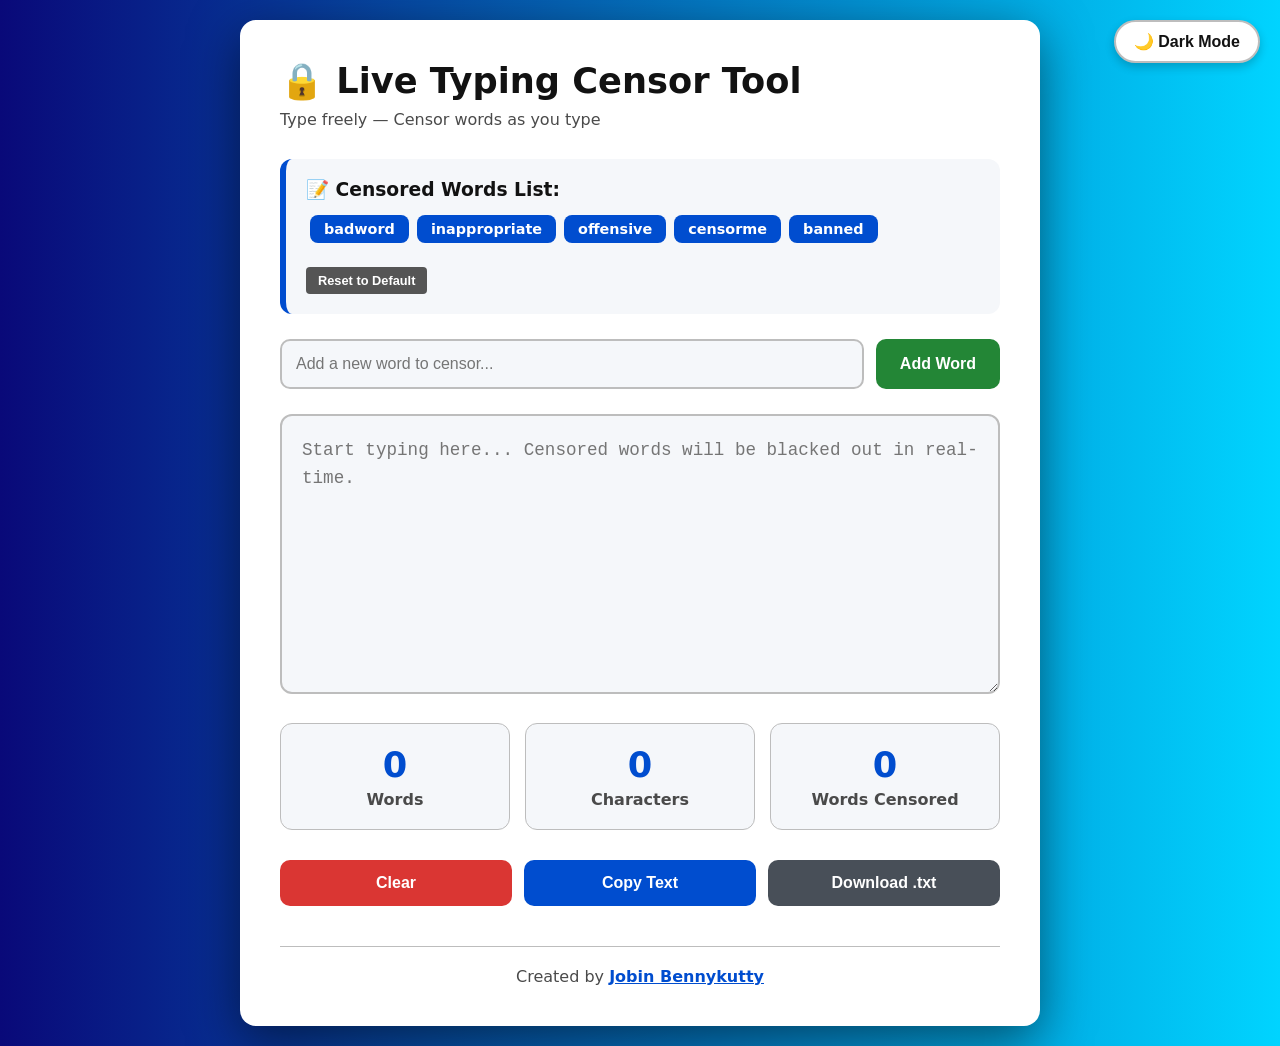
==== index.html @ a1fefbcd "Update index.html" ====
<!DOCTYPE html>
<html lang="en">
<head>
    <meta charset="UTF-8">
    <meta name="viewport" content="width=device-width, initial-scale=1.0">
    <title>Live Typing Censor Tool</title>
    <link rel="stylesheet" href="style.css">
</head>
<body>
    <button id="themeToggle" class="theme-toggle" onclick="toggleTheme()" aria-label="Toggle between dark and light mode">🌙 Dark Mode</button>
    
    <main class="container">
        <h1>🔒 Live Typing Censor Tool</h1>
        <p class="subtitle">Type freely — Censor words as you type</p>

        <section class="word-list" aria-labelledby="list-heading">
            <h3 id="list-heading">📝 Censored Words List:</h3>
            <div id="wordListDisplay" class="tags-container"></div>
            <button class="reset-words-btn" onclick="resetWordList()">Reset to Default</button>
        </section>

        <div class="input-group">
            <label for="newWordInput" class="visually-hidden">Add a new word to censor</label>
            <input type="text" id="newWordInput" placeholder="Add a new word to censor...">
            <button class="add-btn" onclick="addNewWord()">Add Word</button>
        </div>

        <div class="editor-wrapper">
            <label for="textInput" class="visually-hidden">Text to censor</label>
            <textarea 
                id="textInput" 
                placeholder="Start typing here... Censored words will be blacked out in real-time."
            ></textarea>
        </div>

        <div class="stats" role="region" aria-live="polite">
            <div class="stat-box">
                <div class="stat-number" id="wordCount">0</div>
                <div class="stat-label">Words</div>
            </div>
            <div class="stat-box">
                <div class="stat-number" id="charCount">0</div>
                <div class="stat-label">Characters</div>
            </div>
            <div class="stat-box">
                <div class="stat-number" id="censorCount">0</div>
                <div class="stat-label">Words Censored</div>
            </div>
        </div>

        <div class="controls">
            <button class="clear-btn" onclick="clearText()">Clear</button>
            <button class="copy-btn" onclick="copyText()" id="copyBtn">Copy Text</button>
            <button class="download-btn" onclick="downloadText()">Download .txt</button>
        </div>

        <footer>
            Created by <a href="https://github.com/JoeMighty" target="_blank" rel="noopener">Jobin Bennykutty</a>
        </footer>
    </main>

    <div class="notification" id="notification" role="status" aria-hidden="true">Text copied to clipboard!</div>

    <script src="script.js"></script>
</body>
</html>
---- style.css ----
:root {
    --bg-gradient: linear-gradient(90deg, #090979 0%, #00D4FF 100%);
    --container-bg: #FFFFFF;
    --text-primary: #121212;
    --text-secondary: #4A4A4A;
    --box-bg: #F5F7FA;
    --border-color: #BDBDBD;
    --accent-color: #004DCF;
    --tag-text: #FFFFFF;
    --focus-ring: #FFB700;
}

[data-theme="dark"] {
    --bg-gradient: #121212;
    --container-bg: #1E1E1E;
    --text-primary: #F0F0F0;
    --text-secondary: #B0B0B0;
    --box-bg: #2D2D2D;
    --border-color: #444444;
    --accent-color: #7AA2F7;
    --tag-text: #121212; /* Darker text on light tags for contrast */
}

* {
    margin: 0;
    padding: 0;
    box-sizing: border-box;
    transition: background-color 0.2s ease, color 0.2s ease;
}

body {
    font-family: 'Segoe UI', system-ui, sans-serif;
    background: var(--bg-gradient);
    min-height: 100vh;
    display: flex;
    justify-content: center;
    align-items: center;
    padding: 20px;
    color: var(--text-primary);
}

/* Accessibility: Keyboard Navigation */
button:focus-visible, input:focus-visible, textarea:focus-visible {
    outline: 3px solid var(--focus-ring);
    outline-offset: 3px;
}

.visually-hidden {
    position: absolute;
    width: 1px;
    height: 1px;
    padding: 0;
    margin: -1px;
    overflow: hidden;
    clip: rect(0, 0, 0, 0);
    border: 0;
}

.theme-toggle {
    position: fixed;
    top: 20px;
    right: 20px;
    background: var(--container-bg);
    color: var(--text-primary);
    border: 2px solid var(--border-color);
    padding: 10px 18px;
    border-radius: 30px;
    cursor: pointer;
    font-weight: 700;
    z-index: 1000;
    box-shadow: 0 4px 10px rgba(0,0,0,0.2);
}

.container {
    background: var(--container-bg);
    border-radius: 16px;
    box-shadow: 0 15px 50px rgba(0, 0, 0, 0.5);
    max-width: 800px;
    width: 100%;
    padding: 40px;
}

h1 { color: var(--text-primary); font-size: 2.2rem; margin-bottom: 8px; }
.subtitle { color: var(--text-secondary); margin-bottom: 30px; font-weight: 500; }

.word-list {
    background: var(--box-bg);
    padding: 20px;
    border-radius: 12px;
    margin-bottom: 25px;
    border-left: 6px solid var(--accent-color);
}

.tags-container { margin: 10px 0; }

.word-tag {
    display: inline-block;
    background: var(--accent-color);
    color: var(--tag-text);
    padding: 6px 14px;
    margin: 4px;
    border-radius: 8px;
    font-size: 0.9rem;
    font-weight: 700;
}

.reset-words-btn {
    background: #555555;
    color: white;
    font-size: 0.8rem;
    padding: 6px 12px;
    margin-top: 10px;
    border-radius: 4px;
}

.input-group { display: flex; gap: 12px; margin-bottom: 25px; }

.input-group input {
    flex: 1;
    padding: 14px;
    background: var(--box-bg);
    color: var(--text-primary);
    border: 2px solid var(--border-color);
    border-radius: 10px;
    font-size: 1rem;
}

.add-btn { background: #238636; color: white; padding: 0 24px; border-radius: 10px; font-weight: 700; }

textarea {
    width: 100%;
    min-height: 280px;
    padding: 20px;
    background: var(--box-bg);
    color: var(--text-primary);
    border: 2px solid var(--border-color);
    border-radius: 12px;
    line-height: 1.6;
    font-size: 1.1rem;
    resize: vertical;
}

.stats { display: flex; justify-content: space-between; gap: 15px; margin-top: 25px; }
.stat-box { flex: 1; background: var(--box-bg); padding: 20px; border-radius: 12px; text-align: center; border: 1px solid var(--border-color); }
.stat-number { font-size: 2.2rem; font-weight: 800; color: var(--accent-color); }
.stat-label { font-weight: 600; color: var(--text-secondary); margin-top: 5px; }

.controls { margin-top: 30px; display: flex; gap: 12px; }
button { padding: 14px 20px; border-radius: 10px; border: none; cursor: pointer; font-weight: 700; font-size: 1rem; }

.clear-btn { flex: 1; background: #DA3633; color: white; }
.copy-btn { flex: 1; background: var(--accent-color); color: var(--tag-text); }
.download-btn { flex: 1; background: #484F58; color: white; }

footer {
    margin-top: 40px;
    padding-top: 20px;
    border-top: 1px solid var(--border-color);
    text-align: center;
    color: var(--text-secondary);
}

footer a { color: var(--accent-color); font-weight: 700; text-decoration: underline; }

.notification {
    position: fixed;
    top: 30px;
    left: 50%;
    transform: translateX(-50%) translateY(-150px);
    background: #238636;
    color: white;
    padding: 12px 30px;
    border-radius: 8px;
    font-weight: 700;
    box-shadow: 0 5px 15px rgba(0,0,0,0.3);
    z-index: 1001;
}

.notification.show { transform: translateX(-50%) translateY(0); }

@media (max-width: 650px) {
    .container { padding: 20px; }
    .stats, .controls { flex-direction: column; }
}
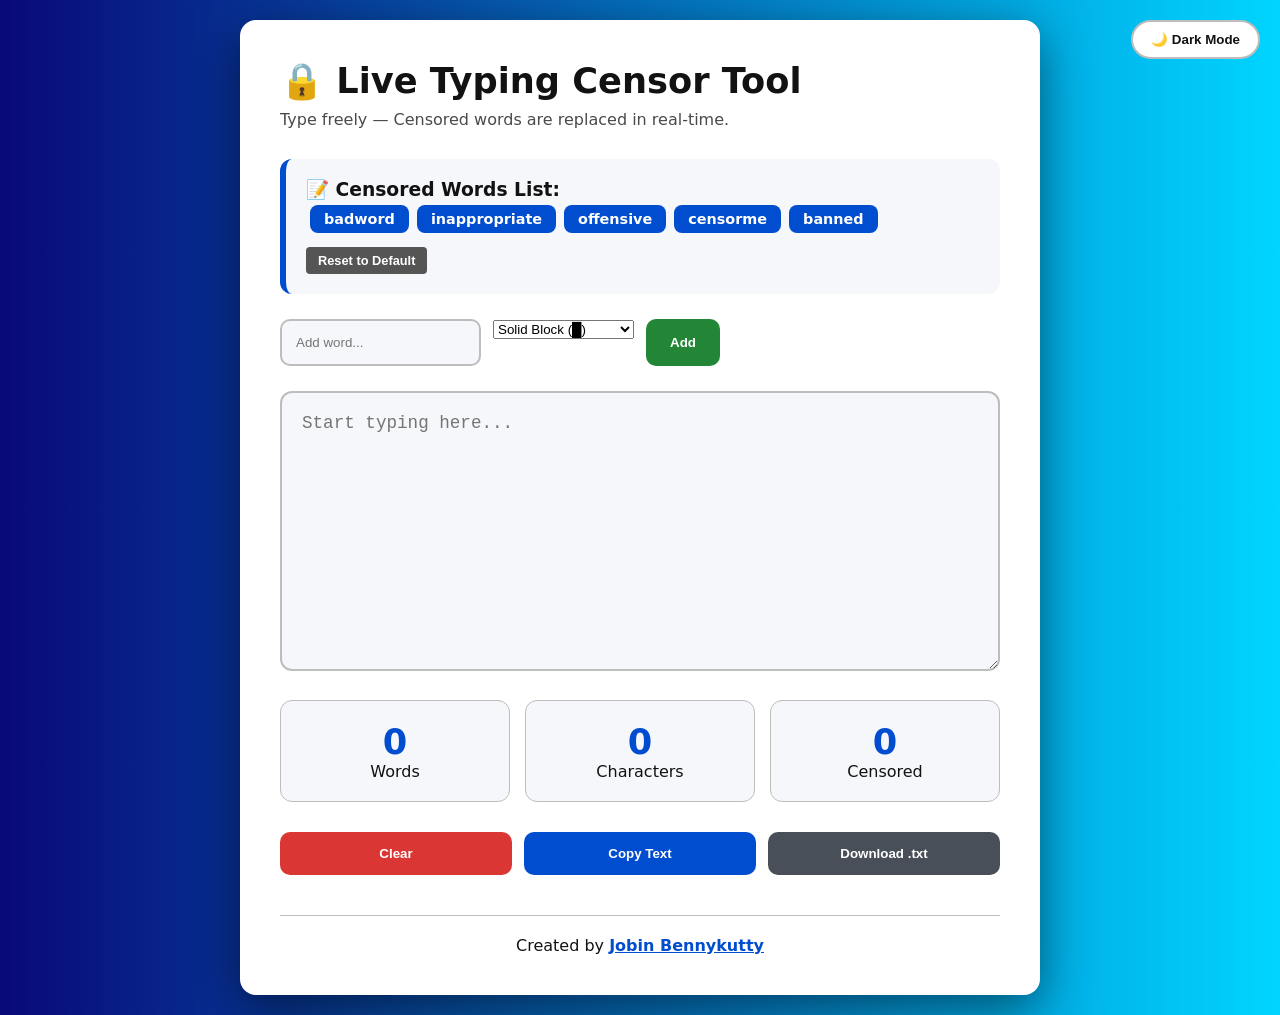
==== commit 1989ae30: "Update index.html for improved accessibility and UI" ====
--- a/index.html
+++ b/index.html
@@ -7,11 +7,11 @@
     <link rel="stylesheet" href="style.css">
 </head>
 <body>
-    <button id="themeToggle" class="theme-toggle" onclick="toggleTheme()" aria-label="Toggle between dark and light mode">🌙 Dark Mode</button>
+    <button id="themeToggle" class="theme-toggle" onclick="toggleTheme()" aria-label="Toggle dark mode">🌙 Dark Mode</button>
     
     <main class="container">
         <h1>🔒 Live Typing Censor Tool</h1>
-        <p class="subtitle">Type freely — Censor words as you type</p>
+        <p class="subtitle">Type freely — Censored words are replaced in real-time.</p>
 
         <section class="word-list" aria-labelledby="list-heading">
             <h3 id="list-heading">📝 Censored Words List:</h3>
@@ -20,20 +20,35 @@
         </section>
 
         <div class="input-group">
-            <label for="newWordInput" class="visually-hidden">Add a new word to censor</label>
-            <input type="text" id="newWordInput" placeholder="Add a new word to censor...">
-            <button class="add-btn" onclick="addNewWord()">Add Word</button>
+            <div class="field-stack">
+                <input type="text" id="newWordInput" placeholder="Add word...">
+            </div>
+            
+            <div class="field-stack">
+                <select id="censorStyle" class="style-select" onchange="updateCensorStyle()">
+                    <option value="█">Solid Block (█)</option>
+                    <option value="*">Asterisks (*)</option>
+                    <option value="x">Crosses (x)</option>
+                    <option value="?">Question Marks (?)</option>
+                    <option value="custom">Custom Character...</option>
+                </select>
+            </div>
+
+            <div class="field-stack" id="customCharWrapper" style="display: none;">
+                <input type="text" id="customCharInput" maxlength="1" placeholder="Char" value="$">
+            </div>
+            
+            <button class="add-btn" onclick="addNewWord()">Add</button>
         </div>
 
         <div class="editor-wrapper">
-            <label for="textInput" class="visually-hidden">Text to censor</label>
             <textarea 
                 id="textInput" 
-                placeholder="Start typing here... Censored words will be blacked out in real-time."
+                placeholder="Start typing here..."
             ></textarea>
         </div>
 
-        <div class="stats" role="region" aria-live="polite">
+        <div class="stats">
             <div class="stat-box">
                 <div class="stat-number" id="wordCount">0</div>
                 <div class="stat-label">Words</div>
@@ -44,13 +59,13 @@
             </div>
             <div class="stat-box">
                 <div class="stat-number" id="censorCount">0</div>
-                <div class="stat-label">Words Censored</div>
+                <div class="stat-label">Censored</div>
             </div>
         </div>
 
         <div class="controls">
             <button class="clear-btn" onclick="clearText()">Clear</button>
-            <button class="copy-btn" onclick="copyText()" id="copyBtn">Copy Text</button>
+            <button class="copy-btn" onclick="copyText()">Copy Text</button>
             <button class="download-btn" onclick="downloadText()">Download .txt</button>
         </div>
 
@@ -59,7 +74,7 @@
         </footer>
     </main>
 
-    <div class="notification" id="notification" role="status" aria-hidden="true">Text copied to clipboard!</div>
+    <div class="notification" id="notification">Text copied to clipboard!</div>
 
     <script src="script.js"></script>
 </body>
--- a/style.css
+++ b/style.css
@@ -18,7 +18,7 @@
     --box-bg: #2D2D2D;
     --border-color: #444444;
     --accent-color: #7AA2F7;
-    --tag-text: #121212; /* Darker text on light tags for contrast */
+    --tag-text: #121212; 
 }
 
 * {
@@ -39,7 +39,6 @@
     color: var(--text-primary);
 }
 
-/* Accessibility: Keyboard Navigation */
 button:focus-visible, input:focus-visible, textarea:focus-visible {
     outline: 3px solid var(--focus-ring);
     outline-offset: 3px;
@@ -68,7 +67,6 @@
     cursor: pointer;
     font-weight: 700;
     z-index: 1000;
-    box-shadow: 0 4px 10px rgba(0,0,0,0.2);
 }
 
 .container {
@@ -81,7 +79,7 @@
 }
 
 h1 { color: var(--text-primary); font-size: 2.2rem; margin-bottom: 8px; }
-.subtitle { color: var(--text-secondary); margin-bottom: 30px; font-weight: 500; }
+.subtitle { color: var(--text-secondary); margin-bottom: 30px; }
 
 .word-list {
     background: var(--box-bg);
@@ -90,8 +88,6 @@
     margin-bottom: 25px;
     border-left: 6px solid var(--accent-color);
 }
-
-.tags-container { margin: 10px 0; }
 
 .word-tag {
     display: inline-block;
@@ -111,10 +107,10 @@
     padding: 6px 12px;
     margin-top: 10px;
     border-radius: 4px;
+    cursor: pointer;
 }
 
 .input-group { display: flex; gap: 12px; margin-bottom: 25px; }
-
 .input-group input {
     flex: 1;
     padding: 14px;
@@ -122,10 +118,9 @@
     color: var(--text-primary);
     border: 2px solid var(--border-color);
     border-radius: 10px;
-    font-size: 1rem;
 }
 
-.add-btn { background: #238636; color: white; padding: 0 24px; border-radius: 10px; font-weight: 700; }
+.add-btn { background: #238636; color: white; padding: 0 24px; border-radius: 10px; font-weight: 700; cursor: pointer; }
 
 textarea {
     width: 100%;
@@ -135,7 +130,6 @@
     color: var(--text-primary);
     border: 2px solid var(--border-color);
     border-radius: 12px;
-    line-height: 1.6;
     font-size: 1.1rem;
     resize: vertical;
 }
@@ -143,10 +137,9 @@
 .stats { display: flex; justify-content: space-between; gap: 15px; margin-top: 25px; }
 .stat-box { flex: 1; background: var(--box-bg); padding: 20px; border-radius: 12px; text-align: center; border: 1px solid var(--border-color); }
 .stat-number { font-size: 2.2rem; font-weight: 800; color: var(--accent-color); }
-.stat-label { font-weight: 600; color: var(--text-secondary); margin-top: 5px; }
 
 .controls { margin-top: 30px; display: flex; gap: 12px; }
-button { padding: 14px 20px; border-radius: 10px; border: none; cursor: pointer; font-weight: 700; font-size: 1rem; }
+button { padding: 14px 20px; border-radius: 10px; border: none; cursor: pointer; font-weight: 700; }
 
 .clear-btn { flex: 1; background: #DA3633; color: white; }
 .copy-btn { flex: 1; background: var(--accent-color); color: var(--tag-text); }
@@ -157,10 +150,8 @@
     padding-top: 20px;
     border-top: 1px solid var(--border-color);
     text-align: center;
-    color: var(--text-secondary);
 }
-
-footer a { color: var(--accent-color); font-weight: 700; text-decoration: underline; }
+footer a { color: var(--accent-color); font-weight: 700; }
 
 .notification {
     position: fixed;
@@ -175,10 +166,8 @@
     box-shadow: 0 5px 15px rgba(0,0,0,0.3);
     z-index: 1001;
 }
-
 .notification.show { transform: translateX(-50%) translateY(0); }
 
 @media (max-width: 650px) {
-    .container { padding: 20px; }
     .stats, .controls { flex-direction: column; }
 }
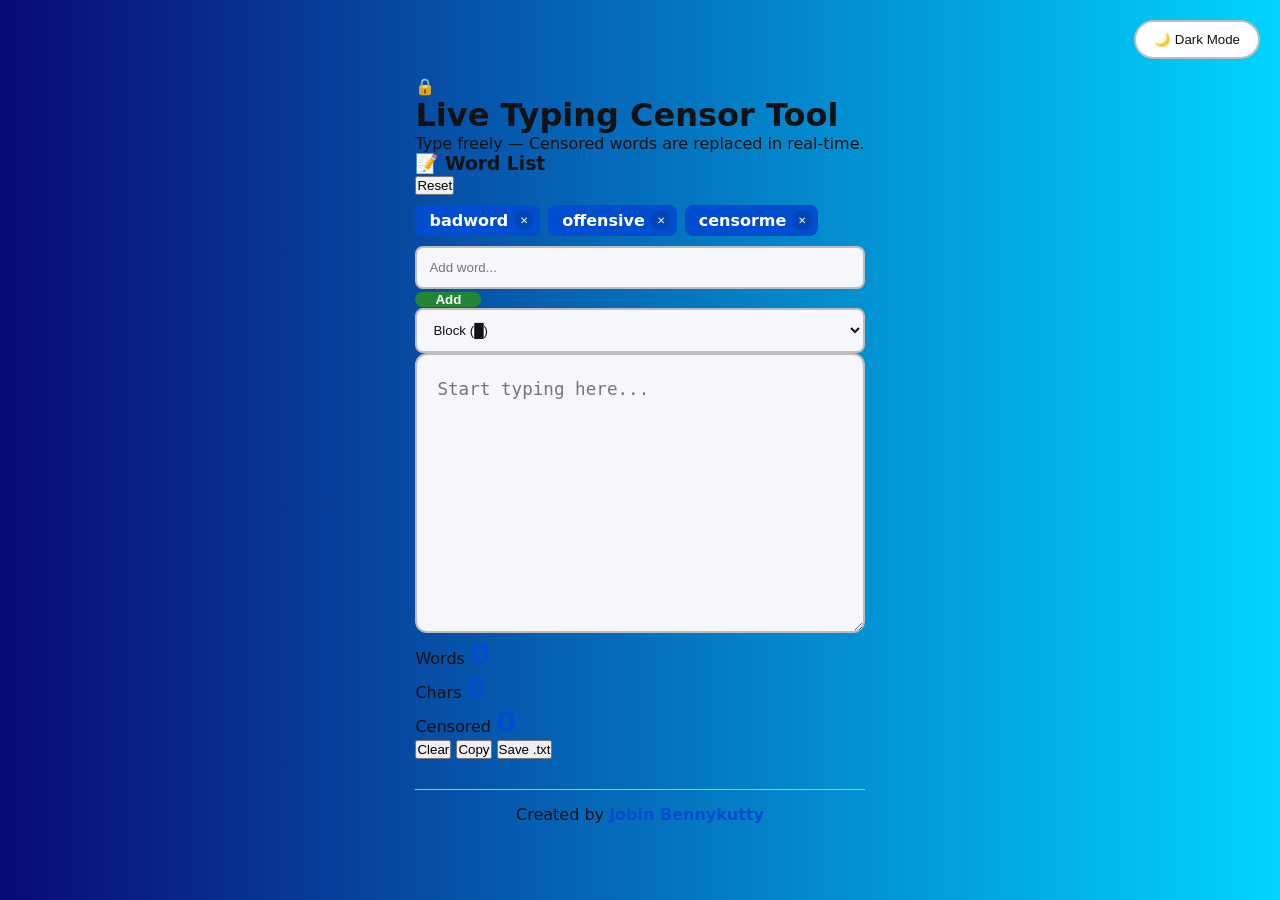
==== commit 4cf7e6db: "Refactor HTML structure and update styles" ====
--- a/index.html
+++ b/index.html
@@ -5,76 +5,76 @@
     <meta name="viewport" content="width=device-width, initial-scale=1.0">
     <title>Live Typing Censor Tool</title>
     <link rel="stylesheet" href="style.css">
+    <link href="https://fonts.googleapis.com/css2?family=Plus+Jakarta+Sans:wght@400;600;800&display=swap" rel="stylesheet">
 </head>
 <body>
+    <div class="background-blobs"></div>
     <button id="themeToggle" class="theme-toggle" onclick="toggleTheme()" aria-label="Toggle dark mode">🌙 Dark Mode</button>
     
-    <main class="container">
-        <h1>🔒 Live Typing Censor Tool</h1>
-        <p class="subtitle">Type freely — Censored words are replaced in real-time.</p>
+    <main class="bento-grid">
+        <header class="bento-item header-tile glass">
+            <div class="title-container">
+                <span class="icon">🔒</span>
+                <div class="text-group">
+                    <h1>Live Typing Censor Tool</h1>
+                    <p class="subtitle">Type freely — Censored words are replaced in real-time.</p>
+                </div>
+            </div>
+        </header>
 
-        <section class="word-list" aria-labelledby="list-heading">
-            <h3 id="list-heading">📝 Censored Words List:</h3>
+        <section class="bento-item word-list-tile glass" aria-labelledby="list-heading">
+            <div class="tile-header">
+                <h3 id="list-heading">📝 Word List</h3>
+                <button class="reset-btn" onclick="resetWordList()">Reset</button>
+            </div>
             <div id="wordListDisplay" class="tags-container"></div>
-            <button class="reset-words-btn" onclick="resetWordList()">Reset to Default</button>
         </section>
 
-        <div class="input-group">
-            <div class="field-stack">
+        <section class="bento-item settings-tile glass">
+            <div class="input-stack">
                 <input type="text" id="newWordInput" placeholder="Add word...">
+                <button class="add-btn" onclick="addNewWord()">Add</button>
             </div>
-            
-            <div class="field-stack">
+            <div class="style-stack">
                 <select id="censorStyle" class="style-select" onchange="updateCensorStyle()">
-                    <option value="█">Solid Block (█)</option>
+                    <option value="█">Block (█)</option>
                     <option value="*">Asterisks (*)</option>
                     <option value="x">Crosses (x)</option>
-                    <option value="?">Question Marks (?)</option>
-                    <option value="custom">Custom Character...</option>
+                    <option value="custom">Custom Char</option>
                 </select>
+                <input type="text" id="customCharInput" maxlength="1" placeholder="Char" value="$" style="display: none;">
             </div>
+        </section>
 
-            <div class="field-stack" id="customCharWrapper" style="display: none;">
-                <input type="text" id="customCharInput" maxlength="1" placeholder="Char" value="$">
-            </div>
-            
-            <button class="add-btn" onclick="addNewWord()">Add</button>
+        <section class="bento-item editor-tile glass">
+            <textarea id="textInput" placeholder="Start typing here..."></textarea>
+        </section>
+
+        <div class="bento-item stat-tile glass">
+            <span class="stat-label">Words</span>
+            <span class="stat-number" id="wordCount">0</span>
+        </div>
+        <div class="bento-item stat-tile glass">
+            <span class="stat-label">Chars</span>
+            <span class="stat-number" id="charCount">0</span>
+        </div>
+        <div class="bento-item stat-tile glass">
+            <span class="stat-label">Censored</span>
+            <span class="stat-number" id="censorCount">0</span>
         </div>
 
-        <div class="editor-wrapper">
-            <textarea 
-                id="textInput" 
-                placeholder="Start typing here..."
-            ></textarea>
-        </div>
+        <section class="bento-item actions-tile glass">
+            <button class="action-btn clear" onclick="clearText()">Clear</button>
+            <button class="action-btn copy" onclick="copyText()">Copy</button>
+            <button class="action-btn download" onclick="downloadText()">Save .txt</button>
+        </section>
 
-        <div class="stats">
-            <div class="stat-box">
-                <div class="stat-number" id="wordCount">0</div>
-                <div class="stat-label">Words</div>
-            </div>
-            <div class="stat-box">
-                <div class="stat-number" id="charCount">0</div>
-                <div class="stat-label">Characters</div>
-            </div>
-            <div class="stat-box">
-                <div class="stat-number" id="censorCount">0</div>
-                <div class="stat-label">Censored</div>
-            </div>
-        </div>
-
-        <div class="controls">
-            <button class="clear-btn" onclick="clearText()">Clear</button>
-            <button class="copy-btn" onclick="copyText()">Copy Text</button>
-            <button class="download-btn" onclick="downloadText()">Download .txt</button>
-        </div>
-
-        <footer>
+        <footer class="bento-item footer-tile glass">
             Created by <a href="https://github.com/JoeMighty" target="_blank" rel="noopener">Jobin Bennykutty</a>
         </footer>
     </main>
 
-    <div class="notification" id="notification">Text copied to clipboard!</div>
+    <div class="notification" id="notification">Copied to clipboard!</div>
 
     <script src="script.js"></script>
 </body>
--- a/style.css
+++ b/style.css
@@ -7,7 +7,6 @@
     --border-color: #BDBDBD;
     --accent-color: #004DCF;
     --tag-text: #FFFFFF;
-    --focus-ring: #FFB700;
 }
 
 [data-theme="dark"] {
@@ -21,12 +20,7 @@
     --tag-text: #121212; 
 }
 
-* {
-    margin: 0;
-    padding: 0;
-    box-sizing: border-box;
-    transition: background-color 0.2s ease, color 0.2s ease;
-}
+* { margin: 0; padding: 0; box-sizing: border-box; transition: background 0.2s, color 0.2s; }
 
 body {
     font-family: 'Segoe UI', system-ui, sans-serif;
@@ -39,88 +33,14 @@
     color: var(--text-primary);
 }
 
-button:focus-visible, input:focus-visible, textarea:focus-visible {
-    outline: 3px solid var(--focus-ring);
-    outline-offset: 3px;
-}
-
-.visually-hidden {
-    position: absolute;
-    width: 1px;
-    height: 1px;
-    padding: 0;
-    margin: -1px;
-    overflow: hidden;
-    clip: rect(0, 0, 0, 0);
-    border: 0;
-}
-
-.theme-toggle {
-    position: fixed;
-    top: 20px;
-    right: 20px;
-    background: var(--container-bg);
-    color: var(--text-primary);
-    border: 2px solid var(--border-color);
-    padding: 10px 18px;
-    border-radius: 30px;
-    cursor: pointer;
-    font-weight: 700;
-    z-index: 1000;
-}
-
 .container {
     background: var(--container-bg);
     border-radius: 16px;
     box-shadow: 0 15px 50px rgba(0, 0, 0, 0.5);
-    max-width: 800px;
+    max-width: 850px;
     width: 100%;
     padding: 40px;
 }
-
-h1 { color: var(--text-primary); font-size: 2.2rem; margin-bottom: 8px; }
-.subtitle { color: var(--text-secondary); margin-bottom: 30px; }
-
-.word-list {
-    background: var(--box-bg);
-    padding: 20px;
-    border-radius: 12px;
-    margin-bottom: 25px;
-    border-left: 6px solid var(--accent-color);
-}
-
-.word-tag {
-    display: inline-block;
-    background: var(--accent-color);
-    color: var(--tag-text);
-    padding: 6px 14px;
-    margin: 4px;
-    border-radius: 8px;
-    font-size: 0.9rem;
-    font-weight: 700;
-}
-
-.reset-words-btn {
-    background: #555555;
-    color: white;
-    font-size: 0.8rem;
-    padding: 6px 12px;
-    margin-top: 10px;
-    border-radius: 4px;
-    cursor: pointer;
-}
-
-.input-group { display: flex; gap: 12px; margin-bottom: 25px; }
-.input-group input {
-    flex: 1;
-    padding: 14px;
-    background: var(--box-bg);
-    color: var(--text-primary);
-    border: 2px solid var(--border-color);
-    border-radius: 10px;
-}
-
-.add-btn { background: #238636; color: white; padding: 0 24px; border-radius: 10px; font-weight: 700; cursor: pointer; }
 
 textarea {
     width: 100%;
@@ -131,43 +51,65 @@
     border: 2px solid var(--border-color);
     border-radius: 12px;
     font-size: 1.1rem;
+    line-height: 1.6;
+    outline: none;
     resize: vertical;
 }
 
-.stats { display: flex; justify-content: space-between; gap: 15px; margin-top: 25px; }
-.stat-box { flex: 1; background: var(--box-bg); padding: 20px; border-radius: 12px; text-align: center; border: 1px solid var(--border-color); }
-.stat-number { font-size: 2.2rem; font-weight: 800; color: var(--accent-color); }
+.word-list {
+    background: var(--box-bg);
+    padding: 20px;
+    border-radius: 12px;
+    margin-bottom: 25px;
+    border-left: 6px solid var(--accent-color);
+}
 
-.controls { margin-top: 30px; display: flex; gap: 12px; }
-button { padding: 14px 20px; border-radius: 10px; border: none; cursor: pointer; font-weight: 700; }
+.tags-container { display: flex; flex-wrap: wrap; gap: 8px; margin: 10px 0; }
 
-.clear-btn { flex: 1; background: #DA3633; color: white; }
-.copy-btn { flex: 1; background: var(--accent-color); color: var(--tag-text); }
-.download-btn { flex: 1; background: #484F58; color: white; }
+.word-tag {
+    position: relative; background: var(--accent-color);
+    color: var(--tag-text); padding: 6px 32px 6px 14px;
+    border-radius: 8px; font-weight: 700;
+}
 
-footer {
-    margin-top: 40px;
-    padding-top: 20px;
-    border-top: 1px solid var(--border-color);
-    text-align: center;
+.delete-tag-btn {
+    position: absolute; right: 6px; top: 50%; transform: translateY(-50%);
+    width: 20px; height: 20px; background: rgba(0,0,0,0.1);
+    border-radius: 50%; cursor: pointer; border: none; font-size: 10px; color: inherit;
 }
-footer a { color: var(--accent-color); font-weight: 700; }
+
+.input-group { display: flex; gap: 10px; margin: 20px 0; }
+.field-stack { flex: 1; }
+input, .style-select { width: 100%; padding: 12px; border-radius: 8px; border: 2px solid var(--border-color); background: var(--box-bg); color: var(--text-primary); }
+
+#customCharInput { text-align: center; font-weight: bold; }
+
+.add-btn { background: #238636; color: white; padding: 0 20px; border-radius: 8px; cursor: pointer; border: none; font-weight: 700; }
+
+.stats { display: flex; gap: 15px; margin-top: 20px; }
+.stat-box { flex: 1; background: var(--box-bg); padding: 15px; border-radius: 12px; text-align: center; border: 1px solid var(--border-color); }
+.stat-number { font-size: 1.8rem; font-weight: 800; color: var(--accent-color); }
+
+.controls { display: flex; gap: 10px; margin-top: 20px; }
+.controls button { flex: 1; padding: 12px; border-radius: 8px; border: none; font-weight: 700; cursor: pointer; }
+.clear-btn { background: #DA3633; color: white; }
+.copy-btn { background: var(--accent-color); color: var(--tag-text); }
+.download-btn { background: #484F58; color: white; }
+
+.theme-toggle {
+    position: fixed; top: 20px; right: 20px;
+    background: var(--container-bg); color: var(--text-primary);
+    border: 2px solid var(--border-color); padding: 10px 18px;
+    border-radius: 30px; cursor: pointer; z-index: 1000;
+}
+
+footer { text-align: center; margin-top: 30px; border-top: 1px solid var(--border-color); padding-top: 15px; }
+footer a { color: var(--accent-color); font-weight: 700; text-decoration: none; }
 
 .notification {
-    position: fixed;
-    top: 30px;
-    left: 50%;
-    transform: translateX(-50%) translateY(-150px);
-    background: #238636;
-    color: white;
-    padding: 12px 30px;
-    border-radius: 8px;
-    font-weight: 700;
-    box-shadow: 0 5px 15px rgba(0,0,0,0.3);
-    z-index: 1001;
+    position: fixed; top: 30px; left: 50%; transform: translateX(-50%) translateY(-150px);
+    background: #238636; color: white; padding: 12px 30px; border-radius: 8px; transition: 0.3s;
 }
 .notification.show { transform: translateX(-50%) translateY(0); }
 
-@media (max-width: 650px) {
-    .stats, .controls { flex-direction: column; }
-}
+@media (max-width: 650px) { .input-group { flex-direction: column; } .stats, .controls { flex-direction: column; } }
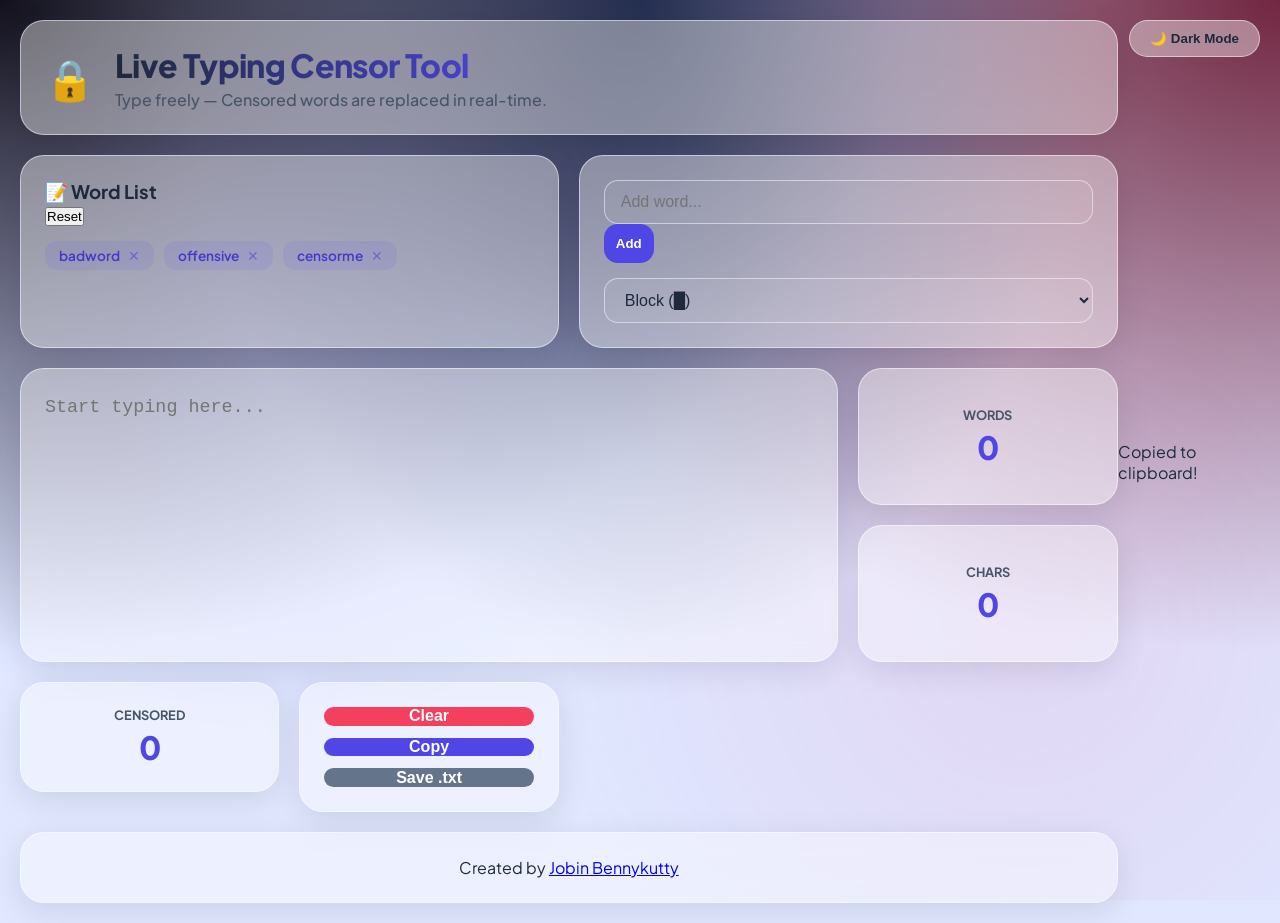
==== commit 289373be: "Update HTML structure and add glow classes" ====
--- a/index.html
+++ b/index.html
@@ -22,9 +22,9 @@
             </div>
         </header>
 
-        <section class="bento-item word-list-tile glass" aria-labelledby="list-heading">
+        <section class="bento-item word-list-tile glass">
             <div class="tile-header">
-                <h3 id="list-heading">📝 Word List</h3>
+                <h3>📝 Word List</h3>
                 <button class="reset-btn" onclick="resetWordList()">Reset</button>
             </div>
             <div id="wordListDisplay" class="tags-container"></div>
@@ -52,15 +52,15 @@
 
         <div class="bento-item stat-tile glass">
             <span class="stat-label">Words</span>
-            <span class="stat-number" id="wordCount">0</span>
+            <span class="stat-number glow-blue" id="wordCount">0</span>
         </div>
         <div class="bento-item stat-tile glass">
             <span class="stat-label">Chars</span>
-            <span class="stat-number" id="charCount">0</span>
+            <span class="stat-number glow-purple" id="charCount">0</span>
         </div>
         <div class="bento-item stat-tile glass">
             <span class="stat-label">Censored</span>
-            <span class="stat-number" id="censorCount">0</span>
+            <span class="stat-number glow-red" id="censorCount">0</span>
         </div>
 
         <section class="bento-item actions-tile glass">
--- a/style.css
+++ b/style.css
@@ -1,115 +1,152 @@
 :root {
-    --bg-gradient: linear-gradient(90deg, #090979 0%, #00D4FF 100%);
-    --container-bg: #FFFFFF;
-    --text-primary: #121212;
-    --text-secondary: #4A4A4A;
-    --box-bg: #F5F7FA;
-    --border-color: #BDBDBD;
-    --accent-color: #004DCF;
-    --tag-text: #FFFFFF;
+    --bg-color: #e0e7ff;
+    --glass-bg: rgba(255, 255, 255, 0.4);
+    --glass-border: rgba(255, 255, 255, 0.5);
+    --text-color: #1e293b;
+    --text-dim: #475569;
+    --accent: #4f46e5;
+    --tag-bg: rgba(79, 70, 229, 0.1);
+    --tag-text: #4338ca;
+    --blur: blur(12px);
 }
 
 [data-theme="dark"] {
-    --bg-gradient: #121212;
-    --container-bg: #1E1E1E;
-    --text-primary: #F0F0F0;
-    --text-secondary: #B0B0B0;
-    --box-bg: #2D2D2D;
-    --border-color: #444444;
-    --accent-color: #7AA2F7;
-    --tag-text: #121212; 
+    --bg-color: #0f172a;
+    --glass-bg: rgba(30, 41, 59, 0.4);
+    --glass-border: rgba(255, 255, 255, 0.1);
+    --text-color: #f8fafc;
+    --text-dim: #94a3b8;
+    --accent: #818cf8;
+    --tag-bg: rgba(129, 140, 248, 0.2);
+    --tag-text: #c7d2fe;
 }
 
-* { margin: 0; padding: 0; box-sizing: border-box; transition: background 0.2s, color 0.2s; }
+* {
+    margin: 0;
+    padding: 0;
+    box-sizing: border-box;
+    transition: all 0.3s ease;
+}
 
 body {
-    font-family: 'Segoe UI', system-ui, sans-serif;
-    background: var(--bg-gradient);
+    font-family: 'Plus Jakarta Sans', sans-serif;
+    background-color: var(--bg-color);
+    background-image: radial-gradient(at 0% 0%, hsla(253,16%,7%,1) 0, transparent 50%), 
+                      radial-gradient(at 50% 0%, hsla(225,39%,30%,1) 0, transparent 50%), 
+                      radial-gradient(at 100% 0%, hsla(339,49%,30%,1) 0, transparent 50%);
+    color: var(--text-color);
     min-height: 100vh;
     display: flex;
     justify-content: center;
     align-items: center;
     padding: 20px;
-    color: var(--text-primary);
+    overflow-x: hidden;
 }
 
-.container {
-    background: var(--container-bg);
-    border-radius: 16px;
-    box-shadow: 0 15px 50px rgba(0, 0, 0, 0.5);
-    max-width: 850px;
-    width: 100%;
-    padding: 40px;
+/* Background Blobs for depth */
+.background-blobs {
+    position: fixed;
+    top: 0; left: 0; width: 100%; height: 100%;
+    z-index: -1;
+    background: radial-gradient(circle at 20% 30%, rgba(79, 70, 229, 0.15) 0%, transparent 40%),
+                radial-gradient(circle at 80% 70%, rgba(236, 72, 153, 0.1) 0%, transparent 40%);
 }
 
+.bento-grid {
+    display: grid;
+    grid-template-columns: repeat(4, 1fr);
+    gap: 20px;
+    max-width: 1100px;
+    width: 100%;
+}
+
+.glass {
+    background: var(--glass-bg);
+    backdrop-filter: var(--blur);
+    -webkit-backdrop-filter: var(--blur);
+    border: 1px solid var(--glass-border);
+    border-radius: 24px;
+    padding: 24px;
+    box-shadow: 0 8px 32px 0 rgba(0, 0, 0, 0.1);
+}
+
+.glass:hover {
+    border-color: var(--accent);
+    transform: translateY(-2px);
+    box-shadow: 0 12px 40px 0 rgba(0, 0, 0, 0.15);
+}
+
+/* Header Styling */
+.header-tile { grid-column: span 4; }
+.title-container { display: flex; align-items: center; gap: 20px; }
+.icon { font-size: 2.5rem; }
+h1 { font-size: 2rem; font-weight: 800; letter-spacing: -0.02em; background: linear-gradient(to right, var(--text-color), var(--accent)); -webkit-background-clip: text; -webkit-text-fill-color: transparent; }
+.subtitle { color: var(--text-dim); margin-top: 4px; font-weight: 500; }
+
+/* Grid Mapping */
+.word-list-tile { grid-column: span 2; }
+.settings-tile { grid-column: span 2; display: flex; flex-direction: column; gap: 15px; }
+.editor-tile { grid-column: span 3; grid-row: span 2; }
+.stat-tile { grid-column: span 1; display: flex; flex-direction: column; align-items: center; justify-content: center; text-align: center; }
+.actions-tile { grid-column: span 1; grid-row: span 2; display: flex; flex-direction: column; gap: 12px; }
+.footer-tile { grid-column: span 4; text-align: center; }
+
+/* Elements */
 textarea {
     width: 100%;
-    min-height: 280px;
-    padding: 20px;
-    background: var(--box-bg);
-    color: var(--text-primary);
-    border: 2px solid var(--border-color);
-    border-radius: 12px;
-    font-size: 1.1rem;
+    height: 100%;
+    min-height: 240px;
+    background: transparent;
+    border: none;
+    color: var(--text-color);
+    font-size: 1.15rem;
+    resize: none;
+    outline: none;
     line-height: 1.6;
-    outline: none;
-    resize: vertical;
 }
 
-.word-list {
-    background: var(--box-bg);
-    padding: 20px;
-    border-radius: 12px;
-    margin-bottom: 25px;
-    border-left: 6px solid var(--accent-color);
+.tags-container { display: flex; flex-wrap: wrap; gap: 10px; margin-top: 15px; }
+.word-tag {
+    background: var(--tag-bg); color: var(--tag-text);
+    padding: 6px 14px; border-radius: 12px; font-weight: 600;
+    font-size: 0.85rem; display: flex; align-items: center; gap: 8px;
 }
 
-.tags-container { display: flex; flex-wrap: wrap; gap: 8px; margin: 10px 0; }
+.delete-tag-btn { background: transparent; border: none; color: inherit; cursor: pointer; font-size: 14px; opacity: 0.5; }
+.delete-tag-btn:hover { opacity: 1; }
 
-.word-tag {
-    position: relative; background: var(--accent-color);
-    color: var(--tag-text); padding: 6px 32px 6px 14px;
-    border-radius: 8px; font-weight: 700;
+input, select {
+    width: 100%; padding: 12px 16px; border-radius: 14px;
+    border: 1px solid var(--glass-border); background: rgba(255,255,255,0.05);
+    color: var(--text-color); font-size: 1rem;
 }
 
-.delete-tag-btn {
-    position: absolute; right: 6px; top: 50%; transform: translateY(-50%);
-    width: 20px; height: 20px; background: rgba(0,0,0,0.1);
-    border-radius: 50%; cursor: pointer; border: none; font-size: 10px; color: inherit;
-}
+.add-btn { background: var(--accent); color: white; border: none; padding: 12px; border-radius: 14px; font-weight: 700; cursor: pointer; }
+.add-btn:hover { filter: brightness(1.1); }
 
-.input-group { display: flex; gap: 10px; margin: 20px 0; }
-.field-stack { flex: 1; }
-input, .style-select { width: 100%; padding: 12px; border-radius: 8px; border: 2px solid var(--border-color); background: var(--box-bg); color: var(--text-primary); }
+.stat-label { font-size: 0.8rem; font-weight: 700; text-transform: uppercase; color: var(--text-dim); margin-bottom: 4px; }
+.stat-number { font-size: 2rem; font-weight: 800; color: var(--accent); }
 
-#customCharInput { text-align: center; font-weight: bold; }
-
-.add-btn { background: #238636; color: white; padding: 0 20px; border-radius: 8px; cursor: pointer; border: none; font-weight: 700; }
-
-.stats { display: flex; gap: 15px; margin-top: 20px; }
-.stat-box { flex: 1; background: var(--box-bg); padding: 15px; border-radius: 12px; text-align: center; border: 1px solid var(--border-color); }
-.stat-number { font-size: 1.8rem; font-weight: 800; color: var(--accent-color); }
-
-.controls { display: flex; gap: 10px; margin-top: 20px; }
-.controls button { flex: 1; padding: 12px; border-radius: 8px; border: none; font-weight: 700; cursor: pointer; }
-.clear-btn { background: #DA3633; color: white; }
-.copy-btn { background: var(--accent-color); color: var(--tag-text); }
-.download-btn { background: #484F58; color: white; }
+.action-btn { flex: 1; border: none; border-radius: 16px; font-weight: 700; cursor: pointer; color: white; font-size: 1rem; }
+.clear { background: #f43f5e; }
+.copy { background: var(--accent); }
+.download { background: #64748b; }
 
 .theme-toggle {
     position: fixed; top: 20px; right: 20px;
-    background: var(--container-bg); color: var(--text-primary);
-    border: 2px solid var(--border-color); padding: 10px 18px;
-    border-radius: 30px; cursor: pointer; z-index: 1000;
+    background: var(--glass-bg); backdrop-filter: var(--blur);
+    border: 1px solid var(--glass-border); padding: 10px 20px;
+    border-radius: 50px; cursor: pointer; color: var(--text-color);
+    font-weight: 600; z-index: 100;
 }
 
-footer { text-align: center; margin-top: 30px; border-top: 1px solid var(--border-color); padding-top: 15px; }
-footer a { color: var(--accent-color); font-weight: 700; text-decoration: none; }
+@media (max-width: 900px) {
+    .bento-grid { grid-template-columns: repeat(2, 1fr); }
+    .header-tile, .word-list-tile, .settings-tile, .editor-tile, .footer-tile { grid-column: span 2; }
+    .actions-tile { grid-column: span 2; flex-direction: row; grid-row: auto; }
+}
 
-.notification {
-    position: fixed; top: 30px; left: 50%; transform: translateX(-50%) translateY(-150px);
-    background: #238636; color: white; padding: 12px 30px; border-radius: 8px; transition: 0.3s;
+@media (max-width: 500px) {
+    .bento-grid { grid-template-columns: 1fr; }
+    .bento-item { grid-column: span 1 !important; }
 }
-.notification.show { transform: translateX(-50%) translateY(0); }
-
-@media (max-width: 650px) { .input-group { flex-direction: column; } .stats, .controls { flex-direction: column; } }
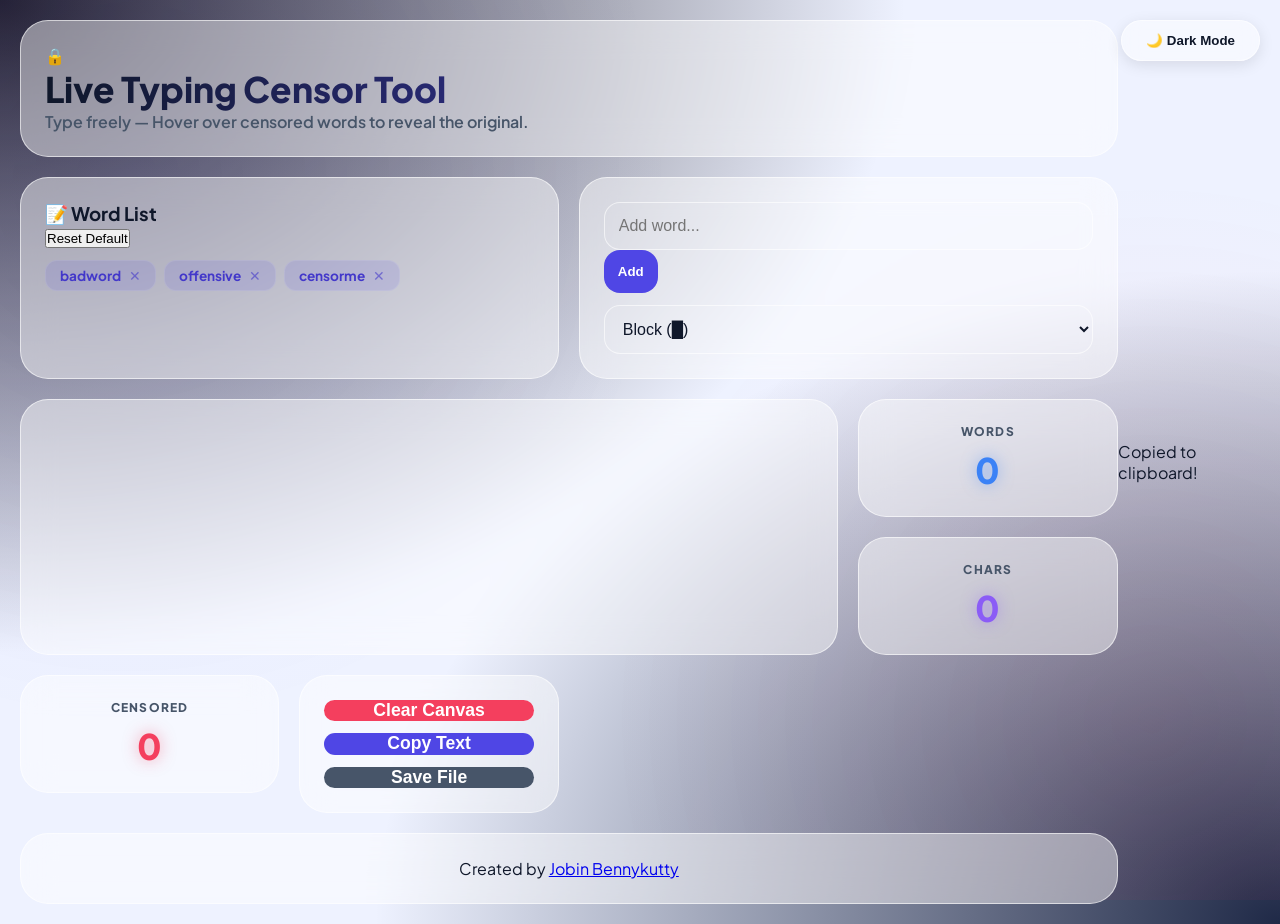
==== commit 8985c7b5: "Update text and button labels in index.html" ====
--- a/index.html
+++ b/index.html
@@ -5,7 +5,7 @@
     <meta name="viewport" content="width=device-width, initial-scale=1.0">
     <title>Live Typing Censor Tool</title>
     <link rel="stylesheet" href="style.css">
-    <link href="https://fonts.googleapis.com/css2?family=Plus+Jakarta+Sans:wght@400;600;800&display=swap" rel="stylesheet">
+    <link href="https://fonts.googleapis.com/css2?family=Plus+Jakarta+Sans:wght@400;500;600;700;800&display=swap" rel="stylesheet">
 </head>
 <body>
     <div class="background-blobs"></div>
@@ -14,10 +14,10 @@
     <main class="bento-grid">
         <header class="bento-item header-tile glass">
             <div class="title-container">
-                <span class="icon">🔒</span>
+                <span class="main-icon">🔒</span>
                 <div class="text-group">
                     <h1>Live Typing Censor Tool</h1>
-                    <p class="subtitle">Type freely — Censored words are replaced in real-time.</p>
+                    <p class="subtitle">Type freely — Hover over censored words to reveal the original.</p>
                 </div>
             </div>
         </header>
@@ -25,7 +25,7 @@
         <section class="bento-item word-list-tile glass">
             <div class="tile-header">
                 <h3>📝 Word List</h3>
-                <button class="reset-btn" onclick="resetWordList()">Reset</button>
+                <button class="reset-btn" onclick="resetWordList()">Reset Default</button>
             </div>
             <div id="wordListDisplay" class="tags-container"></div>
         </section>
@@ -47,7 +47,7 @@
         </section>
 
         <section class="bento-item editor-tile glass">
-            <textarea id="textInput" placeholder="Start typing here..."></textarea>
+            <div id="textInput" class="rich-editor" contenteditable="true" placeholder="Start typing here..."></div>
         </section>
 
         <div class="bento-item stat-tile glass">
@@ -64,13 +64,13 @@
         </div>
 
         <section class="bento-item actions-tile glass">
-            <button class="action-btn clear" onclick="clearText()">Clear</button>
-            <button class="action-btn copy" onclick="copyText()">Copy</button>
-            <button class="action-btn download" onclick="downloadText()">Save .txt</button>
+            <button class="action-btn clear" onclick="clearText()">Clear Canvas</button>
+            <button class="action-btn copy" onclick="copyText()">Copy Text</button>
+            <button class="action-btn download" onclick="downloadText()">Save File</button>
         </section>
 
         <footer class="bento-item footer-tile glass">
-            Created by <a href="https://github.com/JoeMighty" target="_blank" rel="noopener">Jobin Bennykutty</a>
+            <p>Created by <a href="https://github.com/JoeMighty" target="_blank" rel="noopener">Jobin Bennykutty</a></p>
         </footer>
     </main>
 
--- a/style.css
+++ b/style.css
@@ -1,19 +1,23 @@
 :root {
-    --bg-color: #e0e7ff;
-    --glass-bg: rgba(255, 255, 255, 0.4);
-    --glass-border: rgba(255, 255, 255, 0.5);
-    --text-color: #1e293b;
+    --bg-color: #eef2ff;
+    --glass-bg: rgba(255, 255, 255, 0.45);
+    --glass-border: rgba(255, 255, 255, 0.6);
+    --text-color: #0f172a;
     --text-dim: #475569;
     --accent: #4f46e5;
-    --tag-bg: rgba(79, 70, 229, 0.1);
+    --tag-bg: rgba(79, 70, 229, 0.12);
     --tag-text: #4338ca;
-    --blur: blur(12px);
+    
+    /* Glow Colors */
+    --glow-blue: #3b82f6;
+    --glow-purple: #8b5cf6;
+    --glow-red: #f43f5e;
 }
 
 [data-theme="dark"] {
-    --bg-color: #0f172a;
-    --glass-bg: rgba(30, 41, 59, 0.4);
-    --glass-border: rgba(255, 255, 255, 0.1);
+    --bg-color: #020617;
+    --glass-bg: rgba(15, 23, 42, 0.6);
+    --glass-border: rgba(255, 255, 255, 0.08);
     --text-color: #f8fafc;
     --text-dim: #94a3b8;
     --accent: #818cf8;
@@ -21,35 +25,27 @@
     --tag-text: #c7d2fe;
 }
 
-* {
-    margin: 0;
-    padding: 0;
-    box-sizing: border-box;
-    transition: all 0.3s ease;
-}
+* { margin: 0; padding: 0; box-sizing: border-box; transition: all 0.3s cubic-bezier(0.4, 0, 0.2, 1); }
 
 body {
     font-family: 'Plus Jakarta Sans', sans-serif;
     background-color: var(--bg-color);
-    background-image: radial-gradient(at 0% 0%, hsla(253,16%,7%,1) 0, transparent 50%), 
-                      radial-gradient(at 50% 0%, hsla(225,39%,30%,1) 0, transparent 50%), 
-                      radial-gradient(at 100% 0%, hsla(339,49%,30%,1) 0, transparent 50%);
+    background-image: 
+        radial-gradient(at 0% 0%, hsla(253,16%,15%,1) 0, transparent 50%), 
+        radial-gradient(at 100% 100%, hsla(225,39%,20%,1) 0, transparent 50%);
     color: var(--text-color);
     min-height: 100vh;
     display: flex;
     justify-content: center;
     align-items: center;
     padding: 20px;
-    overflow-x: hidden;
 }
 
-/* Background Blobs for depth */
 .background-blobs {
-    position: fixed;
-    top: 0; left: 0; width: 100%; height: 100%;
-    z-index: -1;
-    background: radial-gradient(circle at 20% 30%, rgba(79, 70, 229, 0.15) 0%, transparent 40%),
-                radial-gradient(circle at 80% 70%, rgba(236, 72, 153, 0.1) 0%, transparent 40%);
+    position: fixed; top: 0; left: 0; width: 100%; height: 100%; z-index: -1;
+    background: 
+        radial-gradient(circle at 10% 20%, rgba(79, 70, 229, 0.1) 0%, transparent 40%),
+        radial-gradient(circle at 90% 80%, rgba(244, 63, 94, 0.08) 0%, transparent 40%);
 }
 
 .bento-grid {
@@ -62,88 +58,91 @@
 
 .glass {
     background: var(--glass-bg);
-    backdrop-filter: var(--blur);
-    -webkit-backdrop-filter: var(--blur);
+    backdrop-filter: blur(16px);
+    -webkit-backdrop-filter: blur(16px);
     border: 1px solid var(--glass-border);
-    border-radius: 24px;
+    border-radius: 28px;
     padding: 24px;
-    box-shadow: 0 8px 32px 0 rgba(0, 0, 0, 0.1);
 }
 
-.glass:hover {
-    border-color: var(--accent);
-    transform: translateY(-2px);
-    box-shadow: 0 12px 40px 0 rgba(0, 0, 0, 0.15);
+/* SHADOW GLOW EFFECT */
+.stat-number {
+    font-size: 2.2rem;
+    font-weight: 800;
+    margin-top: 8px;
 }
 
-/* Header Styling */
+.glow-blue {
+    color: var(--glow-blue);
+    text-shadow: 0 0 15px rgba(59, 130, 246, 0.5);
+}
+
+.glow-purple {
+    color: var(--glow-purple);
+    text-shadow: 0 0 15px rgba(139, 92, 246, 0.5);
+}
+
+.glow-red {
+    color: var(--glow-red);
+    text-shadow: 0 0 15px rgba(244, 63, 94, 0.5);
+}
+
+/* Layout Mapping */
 .header-tile { grid-column: span 4; }
-.title-container { display: flex; align-items: center; gap: 20px; }
-.icon { font-size: 2.5rem; }
-h1 { font-size: 2rem; font-weight: 800; letter-spacing: -0.02em; background: linear-gradient(to right, var(--text-color), var(--accent)); -webkit-background-clip: text; -webkit-text-fill-color: transparent; }
-.subtitle { color: var(--text-dim); margin-top: 4px; font-weight: 500; }
-
-/* Grid Mapping */
 .word-list-tile { grid-column: span 2; }
-.settings-tile { grid-column: span 2; display: flex; flex-direction: column; gap: 15px; }
+.settings-tile { grid-column: span 2; display: flex; flex-direction: column; gap: 12px; }
 .editor-tile { grid-column: span 3; grid-row: span 2; }
-.stat-tile { grid-column: span 1; display: flex; flex-direction: column; align-items: center; justify-content: center; text-align: center; }
+.stat-tile { grid-column: span 1; display: flex; flex-direction: column; align-items: center; justify-content: center; }
 .actions-tile { grid-column: span 1; grid-row: span 2; display: flex; flex-direction: column; gap: 12px; }
 .footer-tile { grid-column: span 4; text-align: center; }
 
-/* Elements */
+/* Elements Styling */
+h1 { font-size: 2.2rem; font-weight: 800; background: linear-gradient(to right, var(--text-color), var(--accent)); -webkit-background-clip: text; -webkit-text-fill-color: transparent; }
+.subtitle { color: var(--text-dim); font-weight: 600; font-size: 1rem; }
+
 textarea {
-    width: 100%;
-    height: 100%;
-    min-height: 240px;
-    background: transparent;
-    border: none;
-    color: var(--text-color);
-    font-size: 1.15rem;
-    resize: none;
-    outline: none;
-    line-height: 1.6;
+    width: 100%; height: 100%; min-height: 250px;
+    background: transparent; border: none; color: var(--text-color);
+    font-size: 1.2rem; resize: none; outline: none; line-height: 1.7;
 }
 
-.tags-container { display: flex; flex-wrap: wrap; gap: 10px; margin-top: 15px; }
+.tags-container { display: flex; flex-wrap: wrap; gap: 8px; margin-top: 12px; }
 .word-tag {
     background: var(--tag-bg); color: var(--tag-text);
-    padding: 6px 14px; border-radius: 12px; font-weight: 600;
+    padding: 6px 14px; border-radius: 12px; font-weight: 700;
     font-size: 0.85rem; display: flex; align-items: center; gap: 8px;
+    border: 1px solid rgba(255,255,255,0.1);
 }
 
-.delete-tag-btn { background: transparent; border: none; color: inherit; cursor: pointer; font-size: 14px; opacity: 0.5; }
-.delete-tag-btn:hover { opacity: 1; }
+.delete-tag-btn { background: transparent; border: none; color: inherit; cursor: pointer; font-size: 14px; opacity: 0.6; }
 
 input, select {
-    width: 100%; padding: 12px 16px; border-radius: 14px;
+    width: 100%; padding: 14px; border-radius: 16px;
     border: 1px solid var(--glass-border); background: rgba(255,255,255,0.05);
     color: var(--text-color); font-size: 1rem;
 }
 
-.add-btn { background: var(--accent); color: white; border: none; padding: 12px; border-radius: 14px; font-weight: 700; cursor: pointer; }
-.add-btn:hover { filter: brightness(1.1); }
+.add-btn { background: var(--accent); color: white; border: none; padding: 14px; border-radius: 16px; font-weight: 800; cursor: pointer; }
 
-.stat-label { font-size: 0.8rem; font-weight: 700; text-transform: uppercase; color: var(--text-dim); margin-bottom: 4px; }
-.stat-number { font-size: 2rem; font-weight: 800; color: var(--accent); }
+.stat-label { font-size: 0.75rem; font-weight: 800; text-transform: uppercase; letter-spacing: 0.1em; color: var(--text-dim); }
 
-.action-btn { flex: 1; border: none; border-radius: 16px; font-weight: 700; cursor: pointer; color: white; font-size: 1rem; }
-.clear { background: #f43f5e; }
+.action-btn { flex: 1; border: none; border-radius: 18px; font-weight: 800; cursor: pointer; color: white; font-size: 1.1rem; }
+.clear { background: var(--glow-red); }
 .copy { background: var(--accent); }
-.download { background: #64748b; }
+.download { background: var(--text-dim); }
 
 .theme-toggle {
     position: fixed; top: 20px; right: 20px;
-    background: var(--glass-bg); backdrop-filter: var(--blur);
-    border: 1px solid var(--glass-border); padding: 10px 20px;
+    background: var(--glass-bg); backdrop-filter: blur(10px);
+    border: 1px solid var(--glass-border); padding: 12px 24px;
     border-radius: 50px; cursor: pointer; color: var(--text-color);
-    font-weight: 600; z-index: 100;
+    font-weight: 700; z-index: 100; box-shadow: 0 4px 15px rgba(0,0,0,0.1);
 }
 
 @media (max-width: 900px) {
     .bento-grid { grid-template-columns: repeat(2, 1fr); }
-    .header-tile, .word-list-tile, .settings-tile, .editor-tile, .footer-tile { grid-column: span 2; }
-    .actions-tile { grid-column: span 2; flex-direction: row; grid-row: auto; }
+    .header-tile, .word-list-tile, .settings-tile, .editor-tile, .footer-tile, .actions-tile { grid-column: span 2; }
+    .actions-tile { flex-direction: row; }
 }
 
 @media (max-width: 500px) {
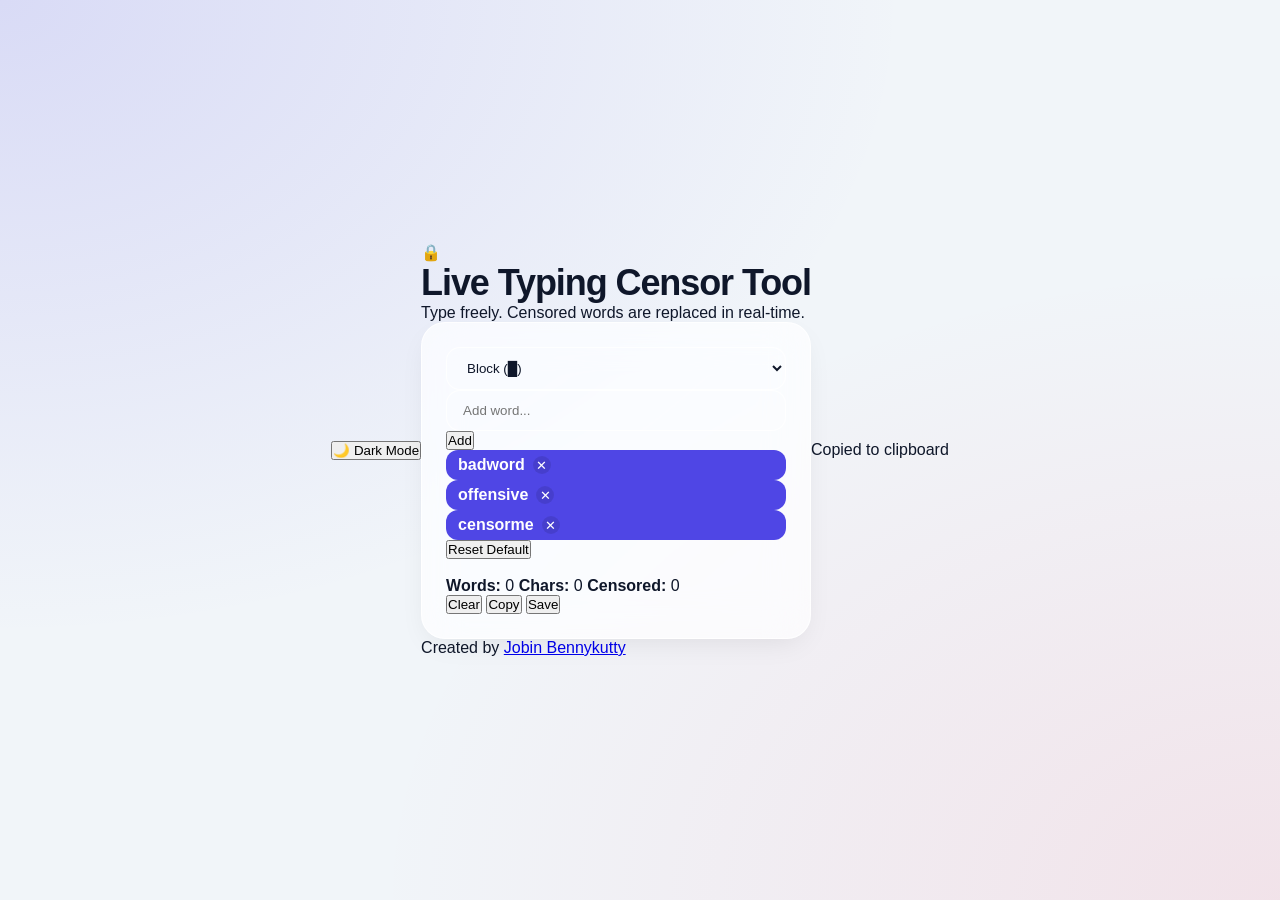
==== commit bd5b6d8a: "Update index.html" ====
--- a/index.html
+++ b/index.html
@@ -3,78 +3,72 @@
 <head>
     <meta charset="UTF-8">
     <meta name="viewport" content="width=device-width, initial-scale=1.0">
-    <title>Live Typing Censor Tool</title>
+    <title>Censor Tool</title>
     <link rel="stylesheet" href="style.css">
-    <link href="https://fonts.googleapis.com/css2?family=Plus+Jakarta+Sans:wght@400;500;600;700;800&display=swap" rel="stylesheet">
+    <link href="https://fonts.googleapis.com/css2?family=Inter:wght@300;400;500;600;700&display=swap" rel="stylesheet">
 </head>
 <body>
-    <div class="background-blobs"></div>
-    <button id="themeToggle" class="theme-toggle" onclick="toggleTheme()" aria-label="Toggle dark mode">🌙 Dark Mode</button>
+    <div class="canvas-bg"></div>
     
-    <main class="bento-grid">
-        <header class="bento-item header-tile glass">
-            <div class="title-container">
-                <span class="main-icon">🔒</span>
-                <div class="text-group">
-                    <h1>Live Typing Censor Tool</h1>
-                    <p class="subtitle">Type freely — Hover over censored words to reveal the original.</p>
-                </div>
-            </div>
+    <nav class="top-nav">
+        <button id="themeToggle" class="apple-btn-secondary" onclick="toggleTheme()">🌙 Dark Mode</button>
+    </nav>
+
+    <main class="apple-shell">
+        <header class="hero-section">
+            <span class="app-icon">🔒</span>
+            <h1>Live Typing Censor Tool</h1>
+            <p>Type freely. Censored words are replaced in real-time.</p>
         </header>
 
-        <section class="bento-item word-list-tile glass">
-            <div class="tile-header">
-                <h3>📝 Word List</h3>
-                <button class="reset-btn" onclick="resetWordList()">Reset Default</button>
+        <section class="main-surface glass">
+            <div class="surface-content">
+                <div class="toolbar">
+                    <div class="toolbar-group">
+                        <select id="censorStyle" class="apple-select" onchange="updateCensorStyle()">
+                            <option value="█">Block (█)</option>
+                            <option value="*">Asterisks (*)</option>
+                            <option value="x">Crosses (x)</option>
+                            <option value="custom">Custom Character</option>
+                        </select>
+                        <input type="text" id="customCharInput" maxlength="1" class="apple-input small" value="$" style="display: none;">
+                    </div>
+                    <div class="toolbar-group">
+                        <input type="text" id="newWordInput" class="apple-input" placeholder="Add word...">
+                        <button class="apple-btn-primary" onclick="addNewWord()">Add</button>
+                    </div>
+                </div>
+
+                <div class="word-list-container">
+                    <div id="wordListDisplay" class="apple-tags"></div>
+                    <button class="text-btn" onclick="resetWordList()">Reset Default</button>
+                </div>
+
+                <div class="separator"></div>
+
+                <div id="textInput" class="apple-editor" contenteditable="true" placeholder="Start typing here..."></div>
             </div>
-            <div id="wordListDisplay" class="tags-container"></div>
-        </section>
 
-        <section class="bento-item settings-tile glass">
-            <div class="input-stack">
-                <input type="text" id="newWordInput" placeholder="Add word...">
-                <button class="add-btn" onclick="addNewWord()">Add</button>
-            </div>
-            <div class="style-stack">
-                <select id="censorStyle" class="style-select" onchange="updateCensorStyle()">
-                    <option value="█">Block (█)</option>
-                    <option value="*">Asterisks (*)</option>
-                    <option value="x">Crosses (x)</option>
-                    <option value="custom">Custom Char</option>
-                </select>
-                <input type="text" id="customCharInput" maxlength="1" placeholder="Char" value="$" style="display: none;">
+            <div class="info-bar">
+                <div class="stat-group">
+                    <span class="stat-item"><strong>Words:</strong> <span id="wordCount">0</span></span>
+                    <span class="stat-item"><strong>Chars:</strong> <span id="charCount">0</span></span>
+                    <span class="stat-item"><strong>Censored:</strong> <span id="censorCount">0</span></span>
+                </div>
+                <div class="action-group">
+                    <button class="apple-btn-secondary" onclick="clearText()">Clear</button>
+                    <button class="apple-btn-primary" onclick="copyText()">Copy</button>
+                    <button class="apple-btn-secondary" onclick="downloadText()">Save</button>
+                </div>
             </div>
         </section>
 
-        <section class="bento-item editor-tile glass">
-            <div id="textInput" class="rich-editor" contenteditable="true" placeholder="Start typing here..."></div>
-        </section>
-
-        <div class="bento-item stat-tile glass">
-            <span class="stat-label">Words</span>
-            <span class="stat-number glow-blue" id="wordCount">0</span>
-        </div>
-        <div class="bento-item stat-tile glass">
-            <span class="stat-label">Chars</span>
-            <span class="stat-number glow-purple" id="charCount">0</span>
-        </div>
-        <div class="bento-item stat-tile glass">
-            <span class="stat-label">Censored</span>
-            <span class="stat-number glow-red" id="censorCount">0</span>
-        </div>
-
-        <section class="bento-item actions-tile glass">
-            <button class="action-btn clear" onclick="clearText()">Clear Canvas</button>
-            <button class="action-btn copy" onclick="copyText()">Copy Text</button>
-            <button class="action-btn download" onclick="downloadText()">Save File</button>
-        </section>
-
-        <footer class="bento-item footer-tile glass">
-            <p>Created by <a href="https://github.com/JoeMighty" target="_blank" rel="noopener">Jobin Bennykutty</a></p>
+        <footer class="apple-footer">
+            <p>Created by <a href="https://github.com/JoeMighty" target="_blank">Jobin Bennykutty</a></p>
         </footer>
     </main>
 
-    <div class="notification" id="notification">Copied to clipboard!</div>
+    <div class="apple-toast" id="notification">Copied to clipboard</div>
 
     <script src="script.js"></script>
 </body>
--- a/style.css
+++ b/style.css
@@ -1,51 +1,39 @@
 :root {
-    --bg-color: #eef2ff;
-    --glass-bg: rgba(255, 255, 255, 0.45);
-    --glass-border: rgba(255, 255, 255, 0.6);
-    --text-color: #0f172a;
+    --bg-color: #f1f5f9;
+    --glass-bg: rgba(255, 255, 255, 0.7);
+    --glass-border: rgba(255, 255, 255, 0.8);
+    --text-primary: #0f172a;
     --text-dim: #475569;
     --accent: #4f46e5;
-    --tag-bg: rgba(79, 70, 229, 0.12);
-    --tag-text: #4338ca;
-    
-    /* Glow Colors */
-    --glow-blue: #3b82f6;
-    --glow-purple: #8b5cf6;
-    --glow-red: #f43f5e;
+    --tag-bg: #4f46e5;
+    --tag-text: #ffffff;
 }
 
 [data-theme="dark"] {
     --bg-color: #020617;
     --glass-bg: rgba(15, 23, 42, 0.6);
-    --glass-border: rgba(255, 255, 255, 0.08);
-    --text-color: #f8fafc;
+    --glass-border: rgba(255, 255, 255, 0.05);
+    --text-primary: #f8fafc;
     --text-dim: #94a3b8;
     --accent: #818cf8;
-    --tag-bg: rgba(129, 140, 248, 0.2);
-    --tag-text: #c7d2fe;
+    --tag-bg: #818cf8;
+    --tag-text: #020617;
 }
 
-* { margin: 0; padding: 0; box-sizing: border-box; transition: all 0.3s cubic-bezier(0.4, 0, 0.2, 1); }
+* { margin: 0; padding: 0; box-sizing: border-box; }
 
 body {
     font-family: 'Plus Jakarta Sans', sans-serif;
     background-color: var(--bg-color);
     background-image: 
-        radial-gradient(at 0% 0%, hsla(253,16%,15%,1) 0, transparent 50%), 
-        radial-gradient(at 100% 100%, hsla(225,39%,20%,1) 0, transparent 50%);
-    color: var(--text-color);
+        radial-gradient(at 0% 0%, rgba(79, 70, 229, 0.15) 0px, transparent 50%),
+        radial-gradient(at 100% 100%, rgba(244, 63, 94, 0.1) 0px, transparent 50%);
+    color: var(--text-primary);
     min-height: 100vh;
     display: flex;
     justify-content: center;
     align-items: center;
-    padding: 20px;
-}
-
-.background-blobs {
-    position: fixed; top: 0; left: 0; width: 100%; height: 100%; z-index: -1;
-    background: 
-        radial-gradient(circle at 10% 20%, rgba(79, 70, 229, 0.1) 0%, transparent 40%),
-        radial-gradient(circle at 90% 80%, rgba(244, 63, 94, 0.08) 0%, transparent 40%);
+    padding: 40px 20px;
 }
 
 .bento-grid {
@@ -58,94 +46,101 @@
 
 .glass {
     background: var(--glass-bg);
-    backdrop-filter: blur(16px);
-    -webkit-backdrop-filter: blur(16px);
+    backdrop-filter: blur(20px) saturate(180%);
+    -webkit-backdrop-filter: blur(20px) saturate(180%);
     border: 1px solid var(--glass-border);
-    border-radius: 28px;
+    border-radius: 24px;
     padding: 24px;
+    box-shadow: 0 10px 30px -10px rgba(0, 0, 0, 0.1);
 }
 
-/* SHADOW GLOW EFFECT */
-.stat-number {
-    font-size: 2.2rem;
-    font-weight: 800;
-    margin-top: 8px;
+.header-tile { grid-column: span 4; }
+.title-container { display: flex; align-items: center; gap: 24px; }
+.main-icon { font-size: 3rem; }
+h1 { font-size: 2.25rem; font-weight: 800; letter-spacing: -0.03em; }
+.subtitle { color: var(--text-dim); margin-top: 8px; font-weight: 500; }
+
+.word-list-tile { grid-column: span 2; }
+.tile-header { display: flex; justify-content: space-between; align-items: center; margin-bottom: 16px; }
+.reset-btn { background: rgba(244, 63, 94, 0.1); color: #f43f5e; border: none; padding: 6px 14px; border-radius: 10px; font-weight: 700; cursor: pointer; }
+
+.tags-container { display: flex; flex-wrap: wrap; gap: 8px; }
+.word-tag { background: var(--tag-bg); color: var(--tag-text); padding: 6px 12px; border-radius: 12px; font-weight: 600; display: flex; align-items: center; gap: 8px; }
+.delete-tag-btn { background: rgba(0,0,0,0.1); border: none; color: inherit; border-radius: 50%; width: 18px; height: 18px; cursor: pointer; }
+
+.settings-tile { grid-column: span 2; display: flex; flex-direction: column; gap: 12px; }
+.input-stack { display: flex; gap: 10px; }
+input, select { background: rgba(255,255,255,0.05); border: 1px solid var(--glass-border); padding: 12px 16px; border-radius: 14px; color: var(--text-primary); width: 100%; font-family: inherit; }
+.add-btn { background: var(--accent); color: white; border: none; padding: 0 20px; border-radius: 14px; font-weight: 700; cursor: pointer; }
+
+/* RICH EDITOR STYLES */
+.editor-tile { grid-column: span 3; grid-row: span 2; }
+.rich-editor {
+    width: 100%; height: 100%; min-height: 280px; 
+    background: transparent; color: var(--text-primary); font-size: 1.25rem; 
+    outline: none; line-height: 1.6; overflow-y: auto;
+}
+.rich-editor:empty:before { content: attr(placeholder); color: var(--text-dim); opacity: 0.6; }
+
+/* HOVER PREVIEW LOGIC */
+.censor-span {
+    cursor: help;
+    transition: color 0.2s;
+    display: inline;
+}
+.censor-span:hover {
+    color: var(--accent) !important;
+    background: rgba(79, 70, 229, 0.1);
+    border-radius: 4px;
+}
+.censor-span:hover::after {
+    content: attr(data-original);
+    position: absolute;
+    background: var(--text-primary);
+    color: var(--bg-color);
+    padding: 4px 8px;
+    border-radius: 6px;
+    font-size: 0.8rem;
+    margin-top: -30px;
+    margin-left: -10px;
+    white-space: nowrap;
+    z-index: 10;
+    pointer-events: none;
+    box-shadow: 0 4px 10px rgba(0,0,0,0.2);
 }
 
-.glow-blue {
-    color: var(--glow-blue);
-    text-shadow: 0 0 15px rgba(59, 130, 246, 0.5);
-}
+.stat-tile { grid-column: span 1; display: flex; flex-direction: column; align-items: center; justify-content: center; }
+.stat-label { font-size: 0.75rem; font-weight: 800; text-transform: uppercase; color: var(--text-dim); }
+.stat-number { font-size: 2.5rem; font-weight: 800; margin-top: 4px; }
 
-.glow-purple {
-    color: var(--glow-purple);
-    text-shadow: 0 0 15px rgba(139, 92, 246, 0.5);
-}
+.glow-blue { color: #3b82f6; text-shadow: 0 0 20px rgba(59, 130, 246, 0.3); }
+.glow-purple { color: #8b5cf6; text-shadow: 0 0 20px rgba(139, 92, 246, 0.3); }
+.glow-red { color: #f43f5e; text-shadow: 0 0 20px rgba(244, 63, 94, 0.3); }
 
-.glow-red {
-    color: var(--glow-red);
-    text-shadow: 0 0 15px rgba(244, 63, 94, 0.5);
-}
+.actions-tile { grid-column: span 1; grid-row: span 2; display: flex; flex-direction: column; gap: 12px; }
+.action-btn { flex: 1; border: none; border-radius: 16px; font-weight: 700; color: white; cursor: pointer; }
+.clear { background: #f43f5e; }
+.copy { background: var(--accent); }
+.download { background: #64748b; }
 
-/* Layout Mapping */
-.header-tile { grid-column: span 4; }
-.word-list-tile { grid-column: span 2; }
-.settings-tile { grid-column: span 2; display: flex; flex-direction: column; gap: 12px; }
-.editor-tile { grid-column: span 3; grid-row: span 2; }
-.stat-tile { grid-column: span 1; display: flex; flex-direction: column; align-items: center; justify-content: center; }
-.actions-tile { grid-column: span 1; grid-row: span 2; display: flex; flex-direction: column; gap: 12px; }
-.footer-tile { grid-column: span 4; text-align: center; }
-
-/* Elements Styling */
-h1 { font-size: 2.2rem; font-weight: 800; background: linear-gradient(to right, var(--text-color), var(--accent)); -webkit-background-clip: text; -webkit-text-fill-color: transparent; }
-.subtitle { color: var(--text-dim); font-weight: 600; font-size: 1rem; }
-
-textarea {
-    width: 100%; height: 100%; min-height: 250px;
-    background: transparent; border: none; color: var(--text-color);
-    font-size: 1.2rem; resize: none; outline: none; line-height: 1.7;
-}
-
-.tags-container { display: flex; flex-wrap: wrap; gap: 8px; margin-top: 12px; }
-.word-tag {
-    background: var(--tag-bg); color: var(--tag-text);
-    padding: 6px 14px; border-radius: 12px; font-weight: 700;
-    font-size: 0.85rem; display: flex; align-items: center; gap: 8px;
-    border: 1px solid rgba(255,255,255,0.1);
-}
-
-.delete-tag-btn { background: transparent; border: none; color: inherit; cursor: pointer; font-size: 14px; opacity: 0.6; }
-
-input, select {
-    width: 100%; padding: 14px; border-radius: 16px;
-    border: 1px solid var(--glass-border); background: rgba(255,255,255,0.05);
-    color: var(--text-color); font-size: 1rem;
-}
-
-.add-btn { background: var(--accent); color: white; border: none; padding: 14px; border-radius: 16px; font-weight: 800; cursor: pointer; }
-
-.stat-label { font-size: 0.75rem; font-weight: 800; text-transform: uppercase; letter-spacing: 0.1em; color: var(--text-dim); }
-
-.action-btn { flex: 1; border: none; border-radius: 18px; font-weight: 800; cursor: pointer; color: white; font-size: 1.1rem; }
-.clear { background: var(--glow-red); }
-.copy { background: var(--accent); }
-.download { background: var(--text-dim); }
+.footer-tile { grid-column: span 4; text-align: center; color: var(--text-dim); font-weight: 600; }
+.footer-tile a { color: var(--accent); text-decoration: none; }
 
 .theme-toggle {
-    position: fixed; top: 20px; right: 20px;
-    background: var(--glass-bg); backdrop-filter: blur(10px);
-    border: 1px solid var(--glass-border); padding: 12px 24px;
-    border-radius: 50px; cursor: pointer; color: var(--text-color);
-    font-weight: 700; z-index: 100; box-shadow: 0 4px 15px rgba(0,0,0,0.1);
+    position: fixed; top: 24px; right: 24px; background: var(--glass-bg);
+    border: 1px solid var(--glass-border); padding: 10px 20px; border-radius: 50px;
+    cursor: pointer; color: var(--text-primary); font-weight: 700; z-index: 100;
 }
 
 @media (max-width: 900px) {
     .bento-grid { grid-template-columns: repeat(2, 1fr); }
     .header-tile, .word-list-tile, .settings-tile, .editor-tile, .footer-tile, .actions-tile { grid-column: span 2; }
-    .actions-tile { flex-direction: row; }
+    .actions-tile { flex-direction: row; grid-row: auto; }
 }
 
-@media (max-width: 500px) {
-    .bento-grid { grid-template-columns: 1fr; }
-    .bento-item { grid-column: span 1 !important; }
+.notification {
+    position: fixed; top: 32px; left: 50%; transform: translateX(-50%) translateY(-100px);
+    background: #10b981; color: white; padding: 12px 24px; border-radius: 14px;
+    font-weight: 700; transition: 0.4s;
 }
+.notification.show { transform: translateX(-50%) translateY(0); }
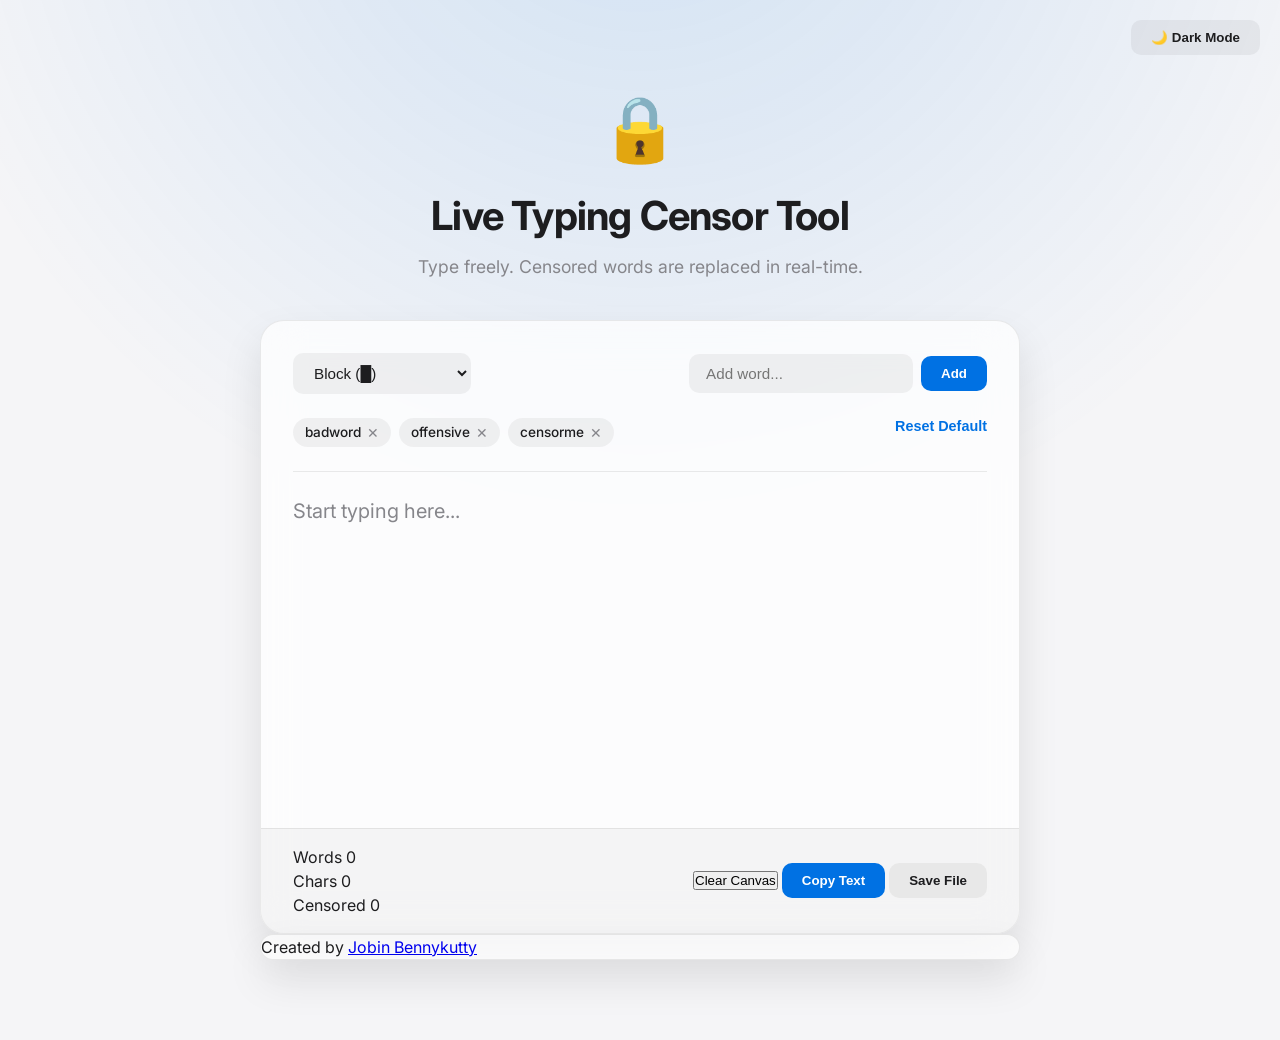
==== commit 9d9b06a0: "Update font link and restructure stats and actions" ====
--- a/index.html
+++ b/index.html
@@ -5,7 +5,7 @@
     <meta name="viewport" content="width=device-width, initial-scale=1.0">
     <title>Censor Tool</title>
     <link rel="stylesheet" href="style.css">
-    <link href="https://fonts.googleapis.com/css2?family=Inter:wght@300;400;500;600;700&display=swap" rel="stylesheet">
+    <link href="https://fonts.googleapis.com/css2?family=Inter:wght@300;400;500;600;700;800&display=swap" rel="stylesheet">
 </head>
 <body>
     <div class="canvas-bg"></div>
@@ -50,20 +50,30 @@
             </div>
 
             <div class="info-bar">
-                <div class="stat-group">
-                    <span class="stat-item"><strong>Words:</strong> <span id="wordCount">0</span></span>
-                    <span class="stat-item"><strong>Chars:</strong> <span id="charCount">0</span></span>
-                    <span class="stat-item"><strong>Censored:</strong> <span id="censorCount">0</span></span>
+                <div class="stat-row">
+                    <div class="apple-stat">
+                        <span class="stat-label">Words</span>
+                        <span id="wordCount" class="stat-val">0</span>
+                    </div>
+                    <div class="apple-stat">
+                        <span class="stat-label">Chars</span>
+                        <span id="charCount" class="stat-val">0</span>
+                    </div>
+                    <div class="apple-stat">
+                        <span class="stat-label">Censored</span>
+                        <span id="censorCount" class="stat-val red">0</span>
+                    </div>
                 </div>
-                <div class="action-group">
-                    <button class="apple-btn-secondary" onclick="clearText()">Clear</button>
-                    <button class="apple-btn-primary" onclick="copyText()">Copy</button>
-                    <button class="apple-btn-secondary" onclick="downloadText()">Save</button>
+                
+                <div class="action-row">
+                    <button class="apple-btn-danger" onclick="clearText()">Clear Canvas</button>
+                    <button class="apple-btn-primary" onclick="copyText()">Copy Text</button>
+                    <button class="apple-btn-secondary" onclick="downloadText()">Save File</button>
                 </div>
             </div>
         </section>
 
-        <footer class="apple-footer">
+        <footer class="apple-footer-bar glass">
             <p>Created by <a href="https://github.com/JoeMighty" target="_blank">Jobin Bennykutty</a></p>
         </footer>
     </main>
--- a/style.css
+++ b/style.css
@@ -1,146 +1,137 @@
 :root {
-    --bg-color: #f1f5f9;
-    --glass-bg: rgba(255, 255, 255, 0.7);
-    --glass-border: rgba(255, 255, 255, 0.8);
-    --text-primary: #0f172a;
-    --text-dim: #475569;
-    --accent: #4f46e5;
-    --tag-bg: #4f46e5;
-    --tag-text: #ffffff;
+    --system-bg: #f5f5f7;
+    --material-bg: rgba(255, 255, 255, 0.72);
+    --material-border: rgba(0, 0, 0, 0.08);
+    --text-main: #1d1d1f;
+    --text-sub: #86868b;
+    --accent: #0071e3;
+    --tag-bg: rgba(0, 0, 0, 0.05);
+    --blur: blur(20px);
 }
 
 [data-theme="dark"] {
-    --bg-color: #020617;
-    --glass-bg: rgba(15, 23, 42, 0.6);
-    --glass-border: rgba(255, 255, 255, 0.05);
-    --text-primary: #f8fafc;
-    --text-dim: #94a3b8;
-    --accent: #818cf8;
-    --tag-bg: #818cf8;
-    --tag-text: #020617;
+    --system-bg: #000000;
+    --material-bg: rgba(28, 28, 30, 0.8);
+    --material-border: rgba(255, 255, 255, 0.12);
+    --text-main: #f5f5f7;
+    --text-sub: #a1a1a6;
+    --accent: #0a84ff;
+    --tag-bg: rgba(255, 255, 255, 0.1);
 }
 
 * { margin: 0; padding: 0; box-sizing: border-box; }
 
 body {
-    font-family: 'Plus Jakarta Sans', sans-serif;
-    background-color: var(--bg-color);
-    background-image: 
-        radial-gradient(at 0% 0%, rgba(79, 70, 229, 0.15) 0px, transparent 50%),
-        radial-gradient(at 100% 100%, rgba(244, 63, 94, 0.1) 0px, transparent 50%);
-    color: var(--text-primary);
-    min-height: 100vh;
-    display: flex;
-    justify-content: center;
-    align-items: center;
-    padding: 40px 20px;
+    font-family: 'Inter', -apple-system, BlinkMacSystemFont, "Segoe UI", Roboto, sans-serif;
+    background-color: var(--system-bg);
+    color: var(--text-main);
+    line-height: 1.5;
+    -webkit-font-smoothing: antialiased;
 }
 
-.bento-grid {
-    display: grid;
-    grid-template-columns: repeat(4, 1fr);
-    gap: 20px;
-    max-width: 1100px;
-    width: 100%;
+.canvas-bg {
+    position: fixed; top: 0; left: 0; width: 100%; height: 100%; z-index: -1;
+    background: radial-gradient(circle at 50% -20%, var(--accent), transparent 60%);
+    opacity: 0.15;
 }
 
-.glass {
-    background: var(--glass-bg);
-    backdrop-filter: blur(20px) saturate(180%);
-    -webkit-backdrop-filter: blur(20px) saturate(180%);
-    border: 1px solid var(--glass-border);
-    border-radius: 24px;
-    padding: 24px;
-    box-shadow: 0 10px 30px -10px rgba(0, 0, 0, 0.1);
+.apple-shell {
+    max-width: 800px;
+    margin: 80px auto;
+    padding: 0 20px;
 }
 
-.header-tile { grid-column: span 4; }
-.title-container { display: flex; align-items: center; gap: 24px; }
-.main-icon { font-size: 3rem; }
-h1 { font-size: 2.25rem; font-weight: 800; letter-spacing: -0.03em; }
-.subtitle { color: var(--text-dim); margin-top: 8px; font-weight: 500; }
+.hero-section {
+    text-align: center;
+    margin-bottom: 40px;
+}
 
-.word-list-tile { grid-column: span 2; }
-.tile-header { display: flex; justify-content: space-between; align-items: center; margin-bottom: 16px; }
-.reset-btn { background: rgba(244, 63, 94, 0.1); color: #f43f5e; border: none; padding: 6px 14px; border-radius: 10px; font-weight: 700; cursor: pointer; }
+.app-icon { font-size: 4rem; display: block; margin-bottom: 10px; }
+h1 { font-size: 2.5rem; font-weight: 700; letter-spacing: -0.02em; margin-bottom: 8px; }
+.hero-section p { color: var(--text-sub); font-size: 1.1rem; font-weight: 400; }
 
-.tags-container { display: flex; flex-wrap: wrap; gap: 8px; }
-.word-tag { background: var(--tag-bg); color: var(--tag-text); padding: 6px 12px; border-radius: 12px; font-weight: 600; display: flex; align-items: center; gap: 8px; }
-.delete-tag-btn { background: rgba(0,0,0,0.1); border: none; color: inherit; border-radius: 50%; width: 18px; height: 18px; cursor: pointer; }
+.glass {
+    background: var(--material-bg);
+    backdrop-filter: var(--blur);
+    -webkit-backdrop-filter: var(--blur);
+    border: 1px solid var(--material-border);
+    border-radius: 24px;
+    overflow: hidden;
+    box-shadow: 0 20px 40px rgba(0,0,0,0.1);
+}
 
-.settings-tile { grid-column: span 2; display: flex; flex-direction: column; gap: 12px; }
-.input-stack { display: flex; gap: 10px; }
-input, select { background: rgba(255,255,255,0.05); border: 1px solid var(--glass-border); padding: 12px 16px; border-radius: 14px; color: var(--text-primary); width: 100%; font-family: inherit; }
-.add-btn { background: var(--accent); color: white; border: none; padding: 0 20px; border-radius: 14px; font-weight: 700; cursor: pointer; }
+.surface-content { padding: 32px; }
 
-/* RICH EDITOR STYLES */
-.editor-tile { grid-column: span 3; grid-row: span 2; }
-.rich-editor {
-    width: 100%; height: 100%; min-height: 280px; 
-    background: transparent; color: var(--text-primary); font-size: 1.25rem; 
-    outline: none; line-height: 1.6; overflow-y: auto;
+/* Toolbar & Inputs */
+.toolbar { display: flex; justify-content: space-between; gap: 20px; margin-bottom: 24px; }
+.toolbar-group { display: flex; gap: 8px; align-items: center; }
+
+.apple-input, .apple-select {
+    background: var(--tag-bg);
+    border: 1px solid transparent;
+    padding: 10px 16px;
+    border-radius: 10px;
+    color: var(--text-main);
+    font-size: 0.95rem;
+    outline: none;
+    transition: all 0.2s;
 }
-.rich-editor:empty:before { content: attr(placeholder); color: var(--text-dim); opacity: 0.6; }
 
-/* HOVER PREVIEW LOGIC */
-.censor-span {
-    cursor: help;
-    transition: color 0.2s;
-    display: inline;
+.apple-input:focus { border-color: var(--accent); background: transparent; }
+
+.apple-btn-primary { background: var(--accent); color: white; border: none; padding: 10px 20px; border-radius: 10px; font-weight: 600; cursor: pointer; }
+.apple-btn-secondary { background: var(--tag-bg); color: var(--text-main); border: none; padding: 10px 20px; border-radius: 10px; font-weight: 600; cursor: pointer; }
+
+/* Tags */
+.word-list-container { display: flex; justify-content: space-between; align-items: flex-start; margin-bottom: 24px; }
+.apple-tags { display: flex; flex-wrap: wrap; gap: 8px; }
+.word-tag { 
+    background: var(--tag-bg); padding: 4px 12px; border-radius: 20px; font-size: 0.85rem; font-weight: 500;
+    display: flex; align-items: center; gap: 6px;
 }
-.censor-span:hover {
-    color: var(--accent) !important;
-    background: rgba(79, 70, 229, 0.1);
-    border-radius: 4px;
+.delete-tag-btn { background: transparent; border: none; cursor: pointer; color: var(--text-sub); font-size: 14px; }
+.text-btn { background: none; border: none; color: var(--accent); font-weight: 600; cursor: pointer; font-size: 0.9rem; }
+
+.separator { height: 1px; background: var(--material-border); margin-bottom: 24px; }
+
+/* Editor */
+.apple-editor {
+    min-height: 300px; font-size: 1.25rem; outline: none; white-space: pre-wrap;
 }
+.apple-editor:empty:before { content: attr(placeholder); color: var(--text-sub); }
+
+/* Hover Preview Tooltip */
+.censor-span { cursor: pointer; display: inline-block; position: relative; }
 .censor-span:hover::after {
     content: attr(data-original);
-    position: absolute;
-    background: var(--text-primary);
-    color: var(--bg-color);
-    padding: 4px 8px;
-    border-radius: 6px;
-    font-size: 0.8rem;
-    margin-top: -30px;
-    margin-left: -10px;
-    white-space: nowrap;
-    z-index: 10;
-    pointer-events: none;
-    box-shadow: 0 4px 10px rgba(0,0,0,0.2);
+    position: absolute; bottom: 100%; left: 50%; transform: translateX(-50%);
+    background: #1d1d1f; color: white; padding: 4px 10px; border-radius: 6px;
+    font-size: 0.8rem; margin-bottom: 8px; box-shadow: 0 4px 12px rgba(0,0,0,0.3);
 }
 
-.stat-tile { grid-column: span 1; display: flex; flex-direction: column; align-items: center; justify-content: center; }
-.stat-label { font-size: 0.75rem; font-weight: 800; text-transform: uppercase; color: var(--text-dim); }
-.stat-number { font-size: 2.5rem; font-weight: 800; margin-top: 4px; }
+/* Bottom Bar */
+.info-bar { 
+    background: rgba(0,0,0,0.03); border-top: 1px solid var(--material-border); 
+    padding: 16px 32px; display: flex; justify-content: space-between; align-items: center;
+}
+.stat-item { font-size: 0.85rem; color: var(--text-sub); margin-right: 15px; }
+.stat-item strong { color: var(--text-main); }
+.action-group { display: flex; gap: 10px; }
 
-.glow-blue { color: #3b82f6; text-shadow: 0 0 20px rgba(59, 130, 246, 0.3); }
-.glow-purple { color: #8b5cf6; text-shadow: 0 0 20px rgba(139, 92, 246, 0.3); }
-.glow-red { color: #f43f5e; text-shadow: 0 0 20px rgba(244, 63, 94, 0.3); }
+.top-nav { position: fixed; top: 20px; right: 20px; z-index: 100; }
+.apple-footer { text-align: center; margin-top: 40px; color: var(--text-sub); font-size: 0.9rem; }
+.apple-footer a { color: var(--accent); text-decoration: none; }
 
-.actions-tile { grid-column: span 1; grid-row: span 2; display: flex; flex-direction: column; gap: 12px; }
-.action-btn { flex: 1; border: none; border-radius: 16px; font-weight: 700; color: white; cursor: pointer; }
-.clear { background: #f43f5e; }
-.copy { background: var(--accent); }
-.download { background: #64748b; }
+.apple-toast {
+    position: fixed; bottom: 40px; left: 50%; transform: translateX(-50%) translateY(100px);
+    background: #1d1d1f; color: white; padding: 12px 24px; border-radius: 20px; font-size: 0.9rem;
+    transition: 0.5s cubic-bezier(0.19, 1, 0.22, 1); opacity: 0;
+}
+.apple-toast.show { opacity: 1; transform: translateX(-50%) translateY(0); }
 
-.footer-tile { grid-column: span 4; text-align: center; color: var(--text-dim); font-weight: 600; }
-.footer-tile a { color: var(--accent); text-decoration: none; }
-
-.theme-toggle {
-    position: fixed; top: 24px; right: 24px; background: var(--glass-bg);
-    border: 1px solid var(--glass-border); padding: 10px 20px; border-radius: 50px;
-    cursor: pointer; color: var(--text-primary); font-weight: 700; z-index: 100;
+@media (max-width: 600px) {
+    .toolbar { flex-direction: column; }
+    .toolbar-group { width: 100%; }
+    .apple-input { flex-grow: 1; }
+    .info-bar { flex-direction: column; gap: 20px; }
 }
-
-@media (max-width: 900px) {
-    .bento-grid { grid-template-columns: repeat(2, 1fr); }
-    .header-tile, .word-list-tile, .settings-tile, .editor-tile, .footer-tile, .actions-tile { grid-column: span 2; }
-    .actions-tile { flex-direction: row; grid-row: auto; }
-}
-
-.notification {
-    position: fixed; top: 32px; left: 50%; transform: translateX(-50%) translateY(-100px);
-    background: #10b981; color: white; padding: 12px 24px; border-radius: 14px;
-    font-weight: 700; transition: 0.4s;
-}
-.notification.show { transform: translateX(-50%) translateY(0); }
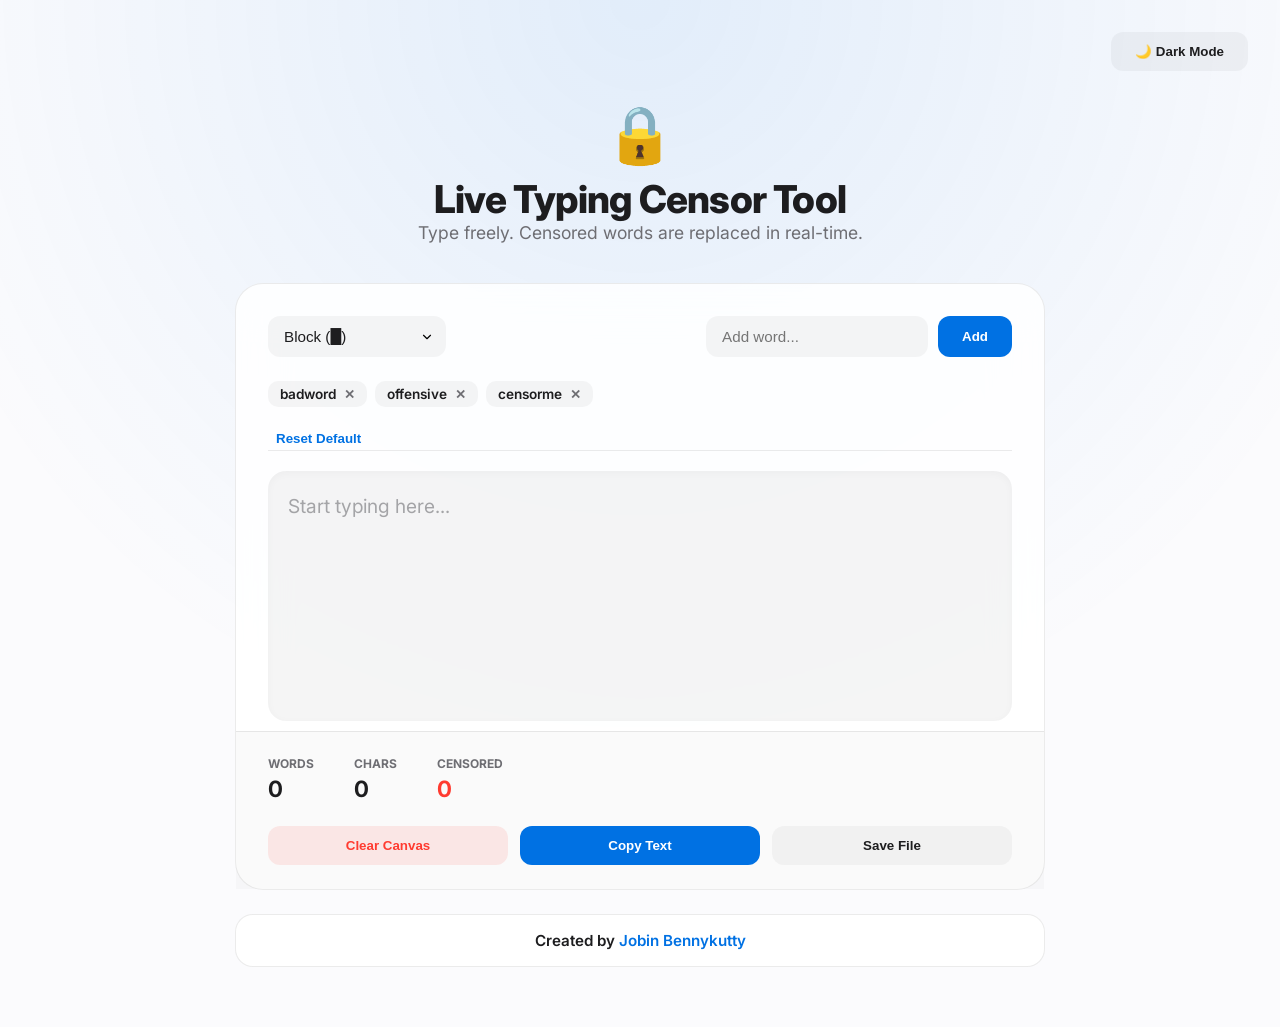
==== commit ec72bb59: "Enhance index.html with SEO and social meta tags Updated the title and added meta tags for SEO and s" ====
--- a/index.html
+++ b/index.html
@@ -3,7 +3,25 @@
 <head>
     <meta charset="UTF-8">
     <meta name="viewport" content="width=device-width, initial-scale=1.0">
-    <title>Censor Tool</title>
+    
+    <title>Live Typing Censor Tool — Real-Time Text Moderation</title>
+    <meta name="title" content="Live Typing Censor Tool — Real-Time Text Moderation">
+    <meta name="description" content="A premium, Apple-inspired real-time text censoring tool. Features include custom characters, hover-to-reveal, and persistent storage.">
+    <meta name="keywords" content="text censor, privacy tool, real-time moderation, content filter, apple design, web utility">
+    <meta name="author" content="Jobin Bennykutty">
+
+    <meta property="og:type" content="website">
+    <meta property="og:url" content="https://joemighty.github.io/Text-Censor-Simple/">
+    <meta property="og:title" content="Live Typing Censor Tool — Real-Time Text Moderation">
+    <meta property="og:description" content="Type freely and moderate content in real-time with this sleek, glassmorphic web utility.">
+    <meta property="og:image" content="https://joemighty.github.io/Text-Censor-Simple/og-image.png">
+
+    <meta property="twitter:card" content="summary_large_image">
+    <meta property="twitter:url" content="https://joemighty.github.io/Text-Censor-Simple/">
+    <meta property="twitter:title" content="Live Typing Censor Tool — Real-Time Text Moderation">
+    <meta property="twitter:description" content="A premium, Apple-inspired real-time text censoring tool with haptic interactions and custom styling.">
+    <meta property="twitter:image" content="https://joemighty.github.io/Text-Censor-Simple/og-image.png">
+
     <link rel="stylesheet" href="style.css">
     <link href="https://fonts.googleapis.com/css2?family=Inter:wght@300;400;500;600;700;800&display=swap" rel="stylesheet">
 </head>
--- a/style.css
+++ b/style.css
@@ -1,137 +1,189 @@
 :root {
-    --system-bg: #f5f5f7;
-    --material-bg: rgba(255, 255, 255, 0.72);
+    --system-bg: #fbfbfd;
+    --material-bg: rgba(255, 255, 255, 0.85);
     --material-border: rgba(0, 0, 0, 0.08);
     --text-main: #1d1d1f;
-    --text-sub: #86868b;
+    --text-sub: #6e6e73;
     --accent: #0071e3;
-    --tag-bg: rgba(0, 0, 0, 0.05);
-    --blur: blur(20px);
+    --danger: #ff3b30;
+    --tag-bg: rgba(0, 0, 0, 0.04);
+    --editor-shadow: rgba(0, 0, 0, 0.03);
+    --select-dropdown-bg: #ffffff;
+    --spring-easing: cubic-bezier(0.175, 0.885, 0.32, 1.275);
 }
 
 [data-theme="dark"] {
     --system-bg: #000000;
-    --material-bg: rgba(28, 28, 30, 0.8);
-    --material-border: rgba(255, 255, 255, 0.12);
+    --material-bg: rgba(28, 28, 30, 0.85);
+    --material-border: rgba(255, 255, 255, 0.1);
     --text-main: #f5f5f7;
-    --text-sub: #a1a1a6;
+    --text-sub: #86868b;
     --accent: #0a84ff;
-    --tag-bg: rgba(255, 255, 255, 0.1);
+    --danger: #ff453a;
+    --tag-bg: rgba(255, 255, 255, 0.08);
+    --editor-shadow: rgba(0, 0, 0, 0.2);
+    --select-dropdown-bg: #1c1c1e;
 }
 
 * { margin: 0; padding: 0; box-sizing: border-box; }
 
 body {
-    font-family: 'Inter', -apple-system, BlinkMacSystemFont, "Segoe UI", Roboto, sans-serif;
+    font-family: 'Inter', -apple-system, sans-serif;
     background-color: var(--system-bg);
     color: var(--text-main);
-    line-height: 1.5;
     -webkit-font-smoothing: antialiased;
+    min-height: 100vh;
 }
 
 .canvas-bg {
     position: fixed; top: 0; left: 0; width: 100%; height: 100%; z-index: -1;
-    background: radial-gradient(circle at 50% -20%, var(--accent), transparent 60%);
-    opacity: 0.15;
+    background: radial-gradient(circle at 50% 0%, var(--accent), transparent 70%);
+    opacity: 0.1;
 }
 
-.apple-shell {
-    max-width: 800px;
-    margin: 80px auto;
-    padding: 0 20px;
+/* FIX: Absolute pin to top-right with explicit margins */
+.top-nav {
+    position: absolute; /* Using absolute to stay within document flow but pinned */
+    top: 32px;
+    right: 32px;
+    margin: 0;
+    padding: 0;
+    z-index: 9999;
 }
 
-.hero-section {
-    text-align: center;
-    margin-bottom: 40px;
+/* Ensure the button itself doesn't have floating issues */
+#themeToggle {
+    display: block;
+    float: right;
 }
 
-.app-icon { font-size: 4rem; display: block; margin-bottom: 10px; }
-h1 { font-size: 2.5rem; font-weight: 700; letter-spacing: -0.02em; margin-bottom: 8px; }
-.hero-section p { color: var(--text-sub); font-size: 1.1rem; font-weight: 400; }
+.apple-shell { max-width: 850px; margin: 80px auto 40px; padding: 20px; }
+
+.hero-section { text-align: center; margin-bottom: 40px; }
+.app-icon { font-size: 3.5rem; display: block; margin-bottom: 8px; }
+h1 { font-size: 2.4rem; font-weight: 800; letter-spacing: -0.02em; }
+.hero-section p { color: var(--text-sub); font-size: 1.1rem; }
 
 .glass {
     background: var(--material-bg);
-    backdrop-filter: var(--blur);
-    -webkit-backdrop-filter: var(--blur);
+    backdrop-filter: blur(25px);
+    -webkit-backdrop-filter: blur(25px);
     border: 1px solid var(--material-border);
-    border-radius: 24px;
-    overflow: hidden;
-    box-shadow: 0 20px 40px rgba(0,0,0,0.1);
+    border-radius: 28px;
 }
 
-.surface-content { padding: 32px; }
+.surface-content { padding: 32px 32px 10px 32px; }
 
-/* Toolbar & Inputs */
-.toolbar { display: flex; justify-content: space-between; gap: 20px; margin-bottom: 24px; }
-.toolbar-group { display: flex; gap: 8px; align-items: center; }
+.toolbar { display: flex; justify-content: space-between; gap: 15px; margin-bottom: 24px; }
+.toolbar-group { display: flex; gap: 10px; }
 
-.apple-input, .apple-select {
+.apple-select {
     background: var(--tag-bg);
-    border: 1px solid transparent;
-    padding: 10px 16px;
-    border-radius: 10px;
+    border: none;
+    padding: 12px 16px;
+    border-radius: 12px;
     color: var(--text-main);
     font-size: 0.95rem;
+    font-weight: 500;
     outline: none;
-    transition: all 0.2s;
+    cursor: pointer;
+    appearance: none;
+    -webkit-appearance: none;
+    background-image: url("data:image/svg+xml;charset=UTF-8,%3csvg xmlns='http://www.w3.org/2000/svg' viewBox='0 0 24 24' fill='none' stroke='currentColor' stroke-width='2' stroke-linecap='round' stroke-linejoin='round'%3e%3cpolyline points='6 9 12 15 18 9'%3e%3c/polyline%3e%3c/svg%3e");
+    background-repeat: no-repeat;
+    background-position: right 12px center;
+    background-size: 14px;
+    padding-right: 38px;
 }
 
-.apple-input:focus { border-color: var(--accent); background: transparent; }
-
-.apple-btn-primary { background: var(--accent); color: white; border: none; padding: 10px 20px; border-radius: 10px; font-weight: 600; cursor: pointer; }
-.apple-btn-secondary { background: var(--tag-bg); color: var(--text-main); border: none; padding: 10px 20px; border-radius: 10px; font-weight: 600; cursor: pointer; }
-
-/* Tags */
-.word-list-container { display: flex; justify-content: space-between; align-items: flex-start; margin-bottom: 24px; }
-.apple-tags { display: flex; flex-wrap: wrap; gap: 8px; }
-.word-tag { 
-    background: var(--tag-bg); padding: 4px 12px; border-radius: 20px; font-size: 0.85rem; font-weight: 500;
-    display: flex; align-items: center; gap: 6px;
-}
-.delete-tag-btn { background: transparent; border: none; cursor: pointer; color: var(--text-sub); font-size: 14px; }
-.text-btn { background: none; border: none; color: var(--accent); font-weight: 600; cursor: pointer; font-size: 0.9rem; }
-
-.separator { height: 1px; background: var(--material-border); margin-bottom: 24px; }
-
-/* Editor */
-.apple-editor {
-    min-height: 300px; font-size: 1.25rem; outline: none; white-space: pre-wrap;
-}
-.apple-editor:empty:before { content: attr(placeholder); color: var(--text-sub); }
-
-/* Hover Preview Tooltip */
-.censor-span { cursor: pointer; display: inline-block; position: relative; }
-.censor-span:hover::after {
-    content: attr(data-original);
-    position: absolute; bottom: 100%; left: 50%; transform: translateX(-50%);
-    background: #1d1d1f; color: white; padding: 4px 10px; border-radius: 6px;
-    font-size: 0.8rem; margin-bottom: 8px; box-shadow: 0 4px 12px rgba(0,0,0,0.3);
+.apple-select option {
+    background-color: var(--select-dropdown-bg);
+    color: var(--text-main);
 }
 
-/* Bottom Bar */
-.info-bar { 
-    background: rgba(0,0,0,0.03); border-top: 1px solid var(--material-border); 
-    padding: 16px 32px; display: flex; justify-content: space-between; align-items: center;
+.apple-input {
+    background: var(--tag-bg);
+    border: none;
+    padding: 12px 16px;
+    border-radius: 12px;
+    color: var(--text-main);
+    font-size: 0.95rem;
+    font-weight: 500;
+    outline: none;
 }
-.stat-item { font-size: 0.85rem; color: var(--text-sub); margin-right: 15px; }
-.stat-item strong { color: var(--text-main); }
-.action-group { display: flex; gap: 10px; }
 
-.top-nav { position: fixed; top: 20px; right: 20px; z-index: 100; }
-.apple-footer { text-align: center; margin-top: 40px; color: var(--text-sub); font-size: 0.9rem; }
-.apple-footer a { color: var(--accent); text-decoration: none; }
+.apple-input.small { width: 60px; text-align: center; }
+
+button {
+    position: relative;
+    overflow: hidden;
+    transition: transform 0.2s var(--spring-easing), opacity 0.2s ease;
+    cursor: pointer;
+    border: none;
+    user-select: none;
+}
+
+button:active { transform: scale(0.94); }
+
+.apple-btn-primary { background: var(--accent); color: white; padding: 12px 24px; border-radius: 12px; font-weight: 600; }
+.apple-btn-secondary { background: var(--tag-bg); color: var(--text-main); padding: 12px 24px; border-radius: 12px; font-weight: 600; }
+.apple-btn-danger { background: rgba(255, 59, 48, 0.1); color: var(--danger); padding: 12px 24px; border-radius: 12px; font-weight: 600; }
+
+.haptic-ripple {
+    position: absolute;
+    border-radius: 50%;
+    transform: scale(0);
+    animation: ripple-animation 0.6s linear;
+    background-color: rgba(255, 255, 255, 0.35);
+    pointer-events: none;
+}
+
+@keyframes ripple-animation {
+    to { transform: scale(4); opacity: 0; }
+}
+
+.apple-tags { display: flex; flex-wrap: wrap; gap: 8px; margin-bottom: 20px; }
+.word-tag { background: var(--tag-bg); padding: 5px 12px; border-radius: 10px; font-size: 0.85rem; font-weight: 600; display: flex; align-items: center; gap: 8px; }
+.delete-tag-btn { background: transparent; color: var(--text-sub); font-weight: 800; }
+.text-btn { background: none; color: var(--accent); font-weight: 700; padding: 4px 8px; border-radius: 6px; }
+
+.separator { height: 1px; background: var(--material-border); margin-bottom: 20px; }
+
+.apple-editor { 
+    min-height: 250px; font-size: 1.2rem; outline: none; line-height: 1.6;
+    padding: 20px; border-radius: 18px; background: var(--tag-bg);
+    box-shadow: inset 0 2px 8px var(--editor-shadow);
+}
+.apple-editor:empty:before { content: attr(placeholder); color: var(--text-sub); opacity: 0.6; }
+
+.info-bar {
+    padding: 24px 32px;
+    background: rgba(0, 0, 0, 0.02);
+    border-top: 1px solid var(--material-border);
+    display: flex; flex-direction: column; gap: 24px;
+}
+
+.stat-row { display: flex; gap: 40px; }
+.apple-stat { display: flex; flex-direction: column; gap: 4px; }
+.stat-label { font-size: 0.75rem; font-weight: 700; text-transform: uppercase; color: var(--text-sub); }
+.stat-val { font-size: 1.4rem; font-weight: 700; }
+.stat-val.red { color: var(--danger); }
+
+.action-row { display: flex; gap: 12px; }
+.action-row button { flex: 1; }
+
+.apple-footer-bar { margin-top: 24px; padding: 16px; text-align: center; font-weight: 600; font-size: 0.95rem; border-radius: 18px; }
+.apple-footer-bar a { color: var(--accent); text-decoration: none; }
 
 .apple-toast {
-    position: fixed; bottom: 40px; left: 50%; transform: translateX(-50%) translateY(100px);
-    background: #1d1d1f; color: white; padding: 12px 24px; border-radius: 20px; font-size: 0.9rem;
-    transition: 0.5s cubic-bezier(0.19, 1, 0.22, 1); opacity: 0;
+    position: fixed; bottom: 30px; left: 50%; transform: translateX(-50%) translateY(100px);
+    background: #1c1c1e; color: white; padding: 12px 24px; border-radius: 16px; font-weight: 600;
+    transition: 0.5s var(--spring-easing); opacity: 0; box-shadow: 0 10px 30px rgba(0,0,0,0.2);
 }
 .apple-toast.show { opacity: 1; transform: translateX(-50%) translateY(0); }
 
-@media (max-width: 600px) {
-    .toolbar { flex-direction: column; }
-    .toolbar-group { width: 100%; }
-    .apple-input { flex-grow: 1; }
-    .info-bar { flex-direction: column; gap: 20px; }
+@media (max-width: 700px) {
+    .toolbar, .action-row { flex-direction: column; }
+    .stat-row { justify-content: space-between; gap: 10px; }
+    .top-nav { top: 20px; right: 20px; }
 }
